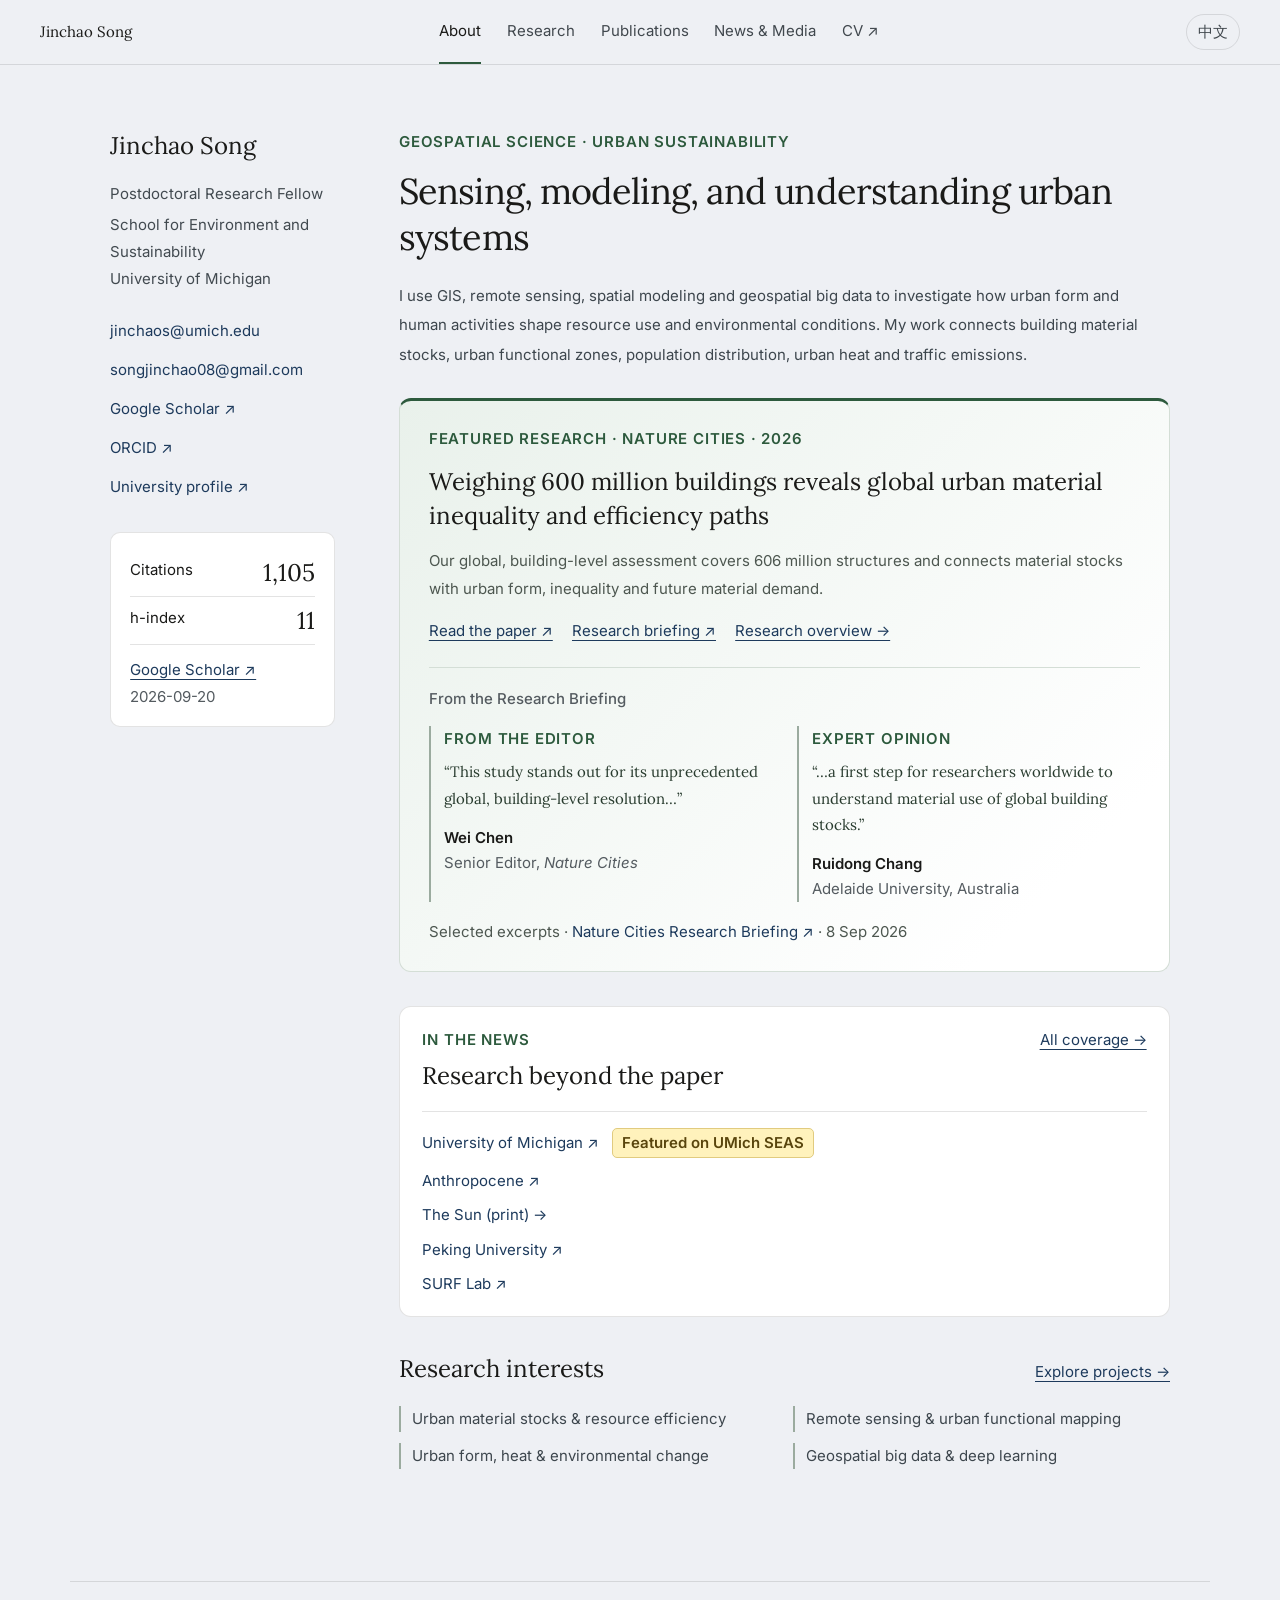
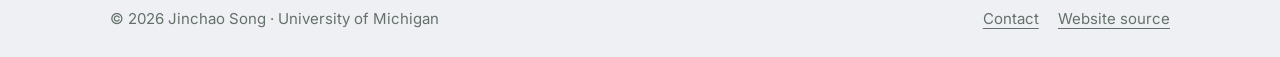
==== index.html @ 31c3b501 "Use consistent publication formatting and bold journal names" ====
<!doctype html>
<html lang="en"><head>
<meta charset="utf-8"><meta name="viewport" content="width=device-width, initial-scale=1">
<title>Jinchao Song | Geospatial Science & Urban Sustainability</title>
<meta name="description" content="Jinchao Song is a postdoctoral research fellow at the University of Michigan working on GIS, remote sensing, geospatial big data and urban sustainability.">
<link rel="canonical" href="https://jinchao-song.github.io/">
<meta property="og:type" content="website"><meta property="og:title" content="Jinchao Song | Geospatial Science & Urban Sustainability"><meta property="og:description" content="Research and publications at the intersection of geospatial science and urban sustainability."><meta property="og:url" content="https://jinchao-song.github.io/">
<link rel="preconnect" href="https://fonts.googleapis.com"><link rel="preconnect" href="https://fonts.gstatic.com" crossorigin>
<link href="https://fonts.googleapis.com/css2?family=Lora:ital,wght@0,400;0,500;1,400&family=Inter:wght@400;500;600&display=swap" rel="stylesheet">
<link rel="stylesheet" href="site.css"><script src="site.js" defer></script>
<link rel="stylesheet" href="typography.css">
</head><body>
<a class="skip-link" href="#main">Skip to content</a>
<nav aria-label="Main navigation"><a class="nav-logo" href="#about">Jinchao Song</a><ul class="nav-links"><li><a href="#about" data-panel="about"><span data-en="About" data-zh="关于" >About</span></a></li><li><a href="#research" data-panel="research"><span data-en="Research" data-zh="研究" >Research</span></a></li><li><a href="#publications" data-panel="publications"><span data-en="Publications" data-zh="论文" >Publications</span></a></li><li><a href="#news" data-panel="news"><span data-en="News &amp; Media" data-zh="新闻与媒体" >News &amp; Media</span></a></li><li><a href="assets/Jinchao_Song_CV.pdf" class="">CV ↗</a></li></ul><button class="lang-toggle" id="langBtn" type="button" aria-label="Switch to Chinese">中文</button></nav>
<main id="main">
<section class="panel" id="about" aria-labelledby="about-title">
<div class="about-grid"><aside class="profile">
<h2 class="about-name">Jinchao Song</h2>
<p data-en="Postdoctoral Research Fellow" data-zh="博士后研究员" class="about-pos">Postdoctoral Research Fellow</p>
<p class="about-pos">School for Environment and Sustainability<br>University of Michigan</p>
<div class="contact-links">
<a href="mailto:jinchaos@umich.edu" class="">jinchaos@umich.edu</a>
<a href="mailto:songjinchao08@gmail.com" class="">songjinchao08@gmail.com</a>
<a href="https://scholar.google.com/citations?user=GwY9nlEAAAAJ&amp;hl=en" class="">Google Scholar ↗</a><a href="https://orcid.org/0000-0002-3448-124X" class="">ORCID ↗</a>
<a href="https://css.umich.edu/people/post-docs-associates/jinchao-song" class="">University profile ↗</a>
</div>
<div class="metrics" id="metrics" hidden><div><span data-en="Citations" data-zh="引用">Citations</span><strong id="citations"></strong></div><div><span>h-index</span><strong id="h-index"></strong></div><p><a href="https://scholar.google.com/citations?user=GwY9nlEAAAAJ&amp;hl=en" class="">Google Scholar ↗</a><br><span id="metrics-date"></span></p></div>
</aside><div class="about-content">
<p data-en="Geospatial science · Urban sustainability" data-zh="地理空间科学 · 城市可持续发展" class="eyebrow">Geospatial science · Urban sustainability</p>
<h1 data-en="Sensing, modeling, and understanding urban systems" data-zh="感知、建模与理解城市系统" id="about-title" tabindex="-1">Sensing, modeling, and understanding urban systems</h1>
<p data-en="I use GIS, remote sensing, spatial modeling and geospatial big data to investigate how urban form and human activities shape resource use and environmental conditions. My work connects building material stocks, urban functional zones, population distribution, urban heat and traffic emissions." data-zh="我利用 GIS、遥感、空间建模和地理空间大数据，研究城市形态与人类活动如何影响资源利用和环境。我的研究涉及建筑材料存量、城市功能区、人口分布、城市热环境及交通排放。" class="intro">I use GIS, remote sensing, spatial modeling and geospatial big data to investigate how urban form and human activities shape resource use and environmental conditions. My work connects building material stocks, urban functional zones, population distribution, urban heat and traffic emissions.</p>
<article class="featured-paper">
<p data-en="Featured research · Nature Cities · 2026" data-zh="代表性研究 · Nature Cities · 2026" class="eyebrow">Featured research · Nature Cities · 2026</p>
<h2><a href="https://doi.org/10.1038/s44284-026-00510-3" class="">Weighing 600 million buildings reveals global urban material inequality and efficiency paths</a></h2>
<p data-en="Our global, building-level assessment covers 606 million structures and connects material stocks with urban form, inequality and future material demand." data-zh="我们在全球范围内对 6.06 亿栋建筑开展单体尺度评估，将材料存量与城市形态、不平等及未来材料需求联系起来。" >Our global, building-level assessment covers 606 million structures and connects material stocks with urban form, inequality and future material demand.</p>
<div class="inline-links"><a href="https://doi.org/10.1038/s44284-026-00510-3" class="">Read the paper ↗</a><a href="https://doi.org/10.1038/s44284-026-00509-w" class="">Research briefing ↗</a><a href="project-4.html" class="">Research overview →</a></div>
<section class="research-commentary" aria-labelledby="research-commentary-title">
<h3 id="research-commentary-title" data-en="From the Research Briefing" data-zh="Research Briefing 中的评价">From the Research Briefing</h3>
<div class="research-quotes">
<figure><p class="eyebrow" data-en="From the editor" data-zh="编辑评价">From the editor</p><blockquote cite="https://www.nature.com/articles/s44284-026-00509-w">“This study stands out for its unprecedented global, building-level resolution…”</blockquote><figcaption><strong>Wei Chen</strong><span>Senior Editor, <cite>Nature Cities</cite></span></figcaption></figure>
<figure><p class="eyebrow" data-en="Expert opinion" data-zh="专家评价">Expert opinion</p><blockquote cite="https://www.nature.com/articles/s44284-026-00509-w">“…a first step for researchers worldwide to understand material use of global building stocks.”</blockquote><figcaption><strong>Ruidong Chang</strong><span>Adelaide University, Australia</span></figcaption></figure>
</div>
<p class="commentary-source"><span data-en="Selected excerpts · " data-zh="原文节选 · ">Selected excerpts · </span><a href="https://www.nature.com/articles/s44284-026-00509-w">Nature Cities Research Briefing ↗</a><span> · 8 Sep 2026</span></p>
</section>
</article>
<div class="home-highlights" aria-label="Media highlights">
<div class="home-coverage">
<div class="coverage-header"><div><p class="eyebrow" data-en="In the news" data-zh="媒体与新闻">In the news</p><h2 data-en="Research beyond the paper" data-zh="论文之外的研究传播">Research beyond the paper</h2></div><a class="all-news-link" href="#press-coverage" data-en="All coverage →" data-zh="全部报道 →">All coverage →</a></div>
<ul class="coverage-list">
<li><a class="featured-coverage" href="https://seas.umich.edu/news/weighing-600-million-buildings-help-construct-more-efficient-future"><span>University of Michigan ↗</span><span class="featured-badge" data-en="Featured on UMich SEAS" data-zh="UMich SEAS 精选报道">Featured on UMich SEAS</span></a></li>
<li><a href="https://www.anthropocenemagazine.org/2026/09/why-less-steel-and-concrete-isnt-the-same-as-more-sustainable/">Anthropocene ↗</a></li>
<li><a href="#press-sun">The Sun <span data-en="(print)" data-zh="（纸质版）">(print)</span> →</a></li>
<li><a href="https://ues.pku.edu.cn/xyxw/75dc41dcbbae4fb2961508c1afae5a6b.htm">Peking University ↗</a></li>
<li><a href="https://surf-lab.earth/f/new-pub">SURF Lab ↗</a></li>
</ul></div>
</div>
<div class="section-label-row"><h2 data-en="Research interests" data-zh="研究方向" >Research interests</h2><a href="#research" data-en="Explore projects →" data-zh="查看研究 →">Explore projects →</a></div>
<ul class="interest-list"><li><span data-en="Urban material stocks &amp; resource efficiency" data-zh="城市材料存量与资源效率" >Urban material stocks &amp; resource efficiency</span></li><li><span data-en="Remote sensing &amp; urban functional mapping" data-zh="遥感与城市功能区制图" >Remote sensing &amp; urban functional mapping</span></li><li><span data-en="Urban form, heat &amp; environmental change" data-zh="城市形态、热环境与环境变化" >Urban form, heat &amp; environmental change</span></li><li><span data-en="Geospatial big data &amp; deep learning" data-zh="地理空间大数据与深度学习" >Geospatial big data &amp; deep learning</span></li></ul>
</div></div></section>

<section class="panel" id="research" aria-labelledby="research-title">
<header class="section-header"><div><p data-en="Research" data-zh="研究" class="eyebrow">Research</p><h1 data-en="From individual buildings to urban systems" data-zh="从单体建筑到城市系统" id="research-title" tabindex="-1">From individual buildings to urban systems</h1></div></header>
<p data-en="Integrating remote sensing, GIS and spatial modeling to understand the environmental and resource implications of urban development." data-zh="融合遥感、GIS 与空间建模，理解城市发展的环境与资源影响。" class="section-intro">Integrating remote sensing, GIS and spatial modeling to understand the environmental and resource implications of urban development.</p>
<div class="projects-grid">
<a class="project-card" href="project-4.html"><img class="building-preview" src="assets/building-material-stocks-fig3.png" alt="Urban form and building material stock visualizations from Song et al., Nature Cities (2026), Figure 3" loading="lazy" width="2070" height="1873"><div class="project-body"><p data-en="Resources &amp; sustainability" data-zh="资源与可持续发展" class="eyebrow">Resources &amp; sustainability</p><h2>Global Building Material Stocks</h2><p data-en="Building-level material stocks, global inequality and material-efficient urban development." data-zh="单体建筑材料存量、全球不平等与材料高效利用的城市发展。">Building-level material stocks, global inequality and material-efficient urban development.</p><span class="project-cta">Explore research →</span></div></a>
<a class="project-card" href="project-1.html"><img src="ufz-mexico.jpg" alt="Urban functional zone mapping" loading="lazy" width="600" height="250"><div class="project-body"><p data-en="Remote sensing" data-zh="遥感" class="eyebrow">Remote sensing</p><h2>Urban Functional Zone Mapping</h2><p data-en="Combining satellite imagery with urban data to map functions and population patterns." data-zh="结合卫星影像与城市数据，刻画城市功能与人口分布。">Combining satellite imagery with urban data to map functions and population patterns.</p><span class="project-cta">Explore research →</span></div></a>
<a class="project-card" href="project-3.html"><img src="heat-map.gif" alt="Animated global thermal environment visualization" loading="lazy" width="600" height="250"><div class="project-body"><p data-en="Urban form &amp; climate" data-zh="城市形态与气候" class="eyebrow">Urban form &amp; climate</p><h2>Urban Heat Island</h2><p data-en="Investigating how building density and urban form relate to land surface temperature." data-zh="探究建筑密度、城市形态与地表温度的关系。">Investigating how building density and urban form relate to land surface temperature.</p><span class="project-cta">Explore research →</span></div></a>
<a class="project-card" href="project-2.html"><img src="traffic-status.gif" alt="Traffic congestion patterns in Beijing" loading="lazy" width="600" height="250"><div class="project-body"><p data-en="Urban mobility &amp; air quality" data-zh="城市交通与空气质量" class="eyebrow">Urban mobility &amp; air quality</p><h2>Traffic Congestion and Vehicle Emissions</h2><p data-en="Using multi-source data and deep learning to study congestion and traffic-related emissions." data-zh="运用多源数据与深度学习研究交通拥堵和交通排放。">Using multi-source data and deep learning to study congestion and traffic-related emissions.</p><span class="project-cta">Explore research →</span></div></a>
</div></section>

<section class="panel" id="publications" aria-labelledby="publications-title"><header class="section-header"><h1 id="publications-title" tabindex="-1" data-en="Publications" data-zh="学术论文">Publications</h1><a href="https://scholar.google.com/citations?user=GwY9nlEAAAAJ&amp;hl=en" class="">Google Scholar ↗</a></header>
<div class="filter-bar" id="publication-filters" hidden><button type="button" data-filter="all" aria-pressed="true" data-en="All articles" data-zh="全部论文">All articles</button><button type="button" data-filter="first" aria-pressed="false" data-en="First-author articles" data-zh="第一作者论文">First-author articles</button></div>
<div class="pub-list"><article class="pub-item" data-first-author="true"><div class="pub-year">2026</div><div><h3 class="pub-title"><a href="https://doi.org/10.1038/s44284-026-00510-3" class="">Weighing 600 million buildings reveals global urban material inequality and efficiency paths</a></h3><p class="pub-authors"><strong>J Song</strong>, K Sun, BP Goldstein, X Tong, L Wang, M Helbich, Q Liu, M Dai, X Li, G Liu</p><p class="pub-venue"><strong class="journal-name">Nature Cities</strong></p></div></article>
<article class="pub-item" data-first-author="false"><div class="pub-year">2025</div><div><h3 class="pub-title"><a href="https://doi.org/10.1021/acs.est.5c05684" class="">Spatiotemporal Characteristics of Global Building Material Intensity Revealed for Circular and Low-Carbon Construction</a></h3><p class="pub-authors">Q Liu, X Ouyang, W Zhu, K Sun, <strong>J Song</strong>, X Li, Y Li, W Chen, G Liu</p><p class="pub-venue"><strong class="journal-name">Environmental Science &amp; Technology</strong> 59 (46), 24786–24795</p></div></article>
<article class="pub-item" data-first-author="false"><div class="pub-year">2025</div><div><h3 class="pub-title"><a href="https://doi.org/10.1038/s41597-025-05618-0" class="">A global dataset for steel aluminum and cement in-use stocks at 500 m gridded level 2000–2019</a></h3><p class="pub-authors">K Sun, Q Li, M Dai, H Guo, Q Liu, <strong>J Song</strong>, Z Chen, SRB Gummidi, W Chen, B Yu, G Liu</p><p class="pub-venue"><strong class="journal-name">Scientific Data</strong> 12, 1560</p></div></article>
<article class="pub-item" data-first-author="false"><div class="pub-year">2025</div><div><h3 class="pub-title"><a href="https://www.sciencedirect.com/science/article/pii/S266649842500016X" class="">Urban Fabric Decoded: High-Precision Building Material Identification via Deep Learning and Remote Sensing</a></h3><p class="pub-authors">K Sun, Q Li, Q Liu, <strong>J Song</strong>, M Dai, X Qian, SRB Gummidi, B Yu, F Creutzig, G Liu</p><p class="pub-venue"><strong class="journal-name">Environmental Science and Ecotechnology</strong> 24, 100538</p></div></article>
<article class="pub-item" data-first-author="true"><div class="pub-year">2020</div><div><h3 class="pub-title"><a href="https://doi.org/10.1016/j.landurbplan.2020.103794" class="">Effects of building density on land surface temperature in China: Spatial patterns and determinants</a></h3><p class="pub-authors"><strong>J Song</strong>, W Chen, J Zhang, K Huang, B Hou, AV Prishchepov</p><p class="pub-venue"><strong class="journal-name">Landscape and Urban Planning</strong> 198, 103794</p></div></article>
<article class="pub-item" data-first-author="true"><div class="pub-year">2019</div><div><h3 class="pub-title"><a href="https://www.sciencedirect.com/science/article/pii/S0959652619327519" class="">Spatio-temporal patterns of traffic-related air pollutant emissions in different urban functional zones estimated by real-time video and deep learning technique</a></h3><p class="pub-authors"><strong>J Song</strong>, C Zhao, T Lin, X Li, AV Prishchepov</p><p class="pub-venue"><strong class="journal-name">Journal of Cleaner Production</strong> 238, 117881</p></div></article>
<article class="pub-item" data-first-author="true"><div class="pub-year">2019</div><div><h3 class="pub-title"><a href="https://doi.org/10.1016/j.compenvurbsys.2019.101364" class="">Mapping spatio-temporal patterns and detecting the factors of traffic congestion with multi-source data fusion and mining techniques</a></h3><p class="pub-authors"><strong>J Song</strong>, C Zhao, S Zhong, TAS Nielsen, AV Prishchepov</p><p class="pub-venue"><strong class="journal-name">Computers, Environment and Urban Systems</strong> 77, 101364</p></div></article>
<article class="pub-item" data-first-author="true"><div class="pub-year">2019</div><div><h3 class="pub-title"><a href="https://www.sciencedirect.com/science/article/pii/S0169204619301513" class="">Monitoring finer-scale population density in urban functional zones: A remote sensing data fusion approach</a></h3><p class="pub-authors"><strong>J Song</strong>, X Tong, L Wang, C Zhao, AV Prishchepov</p><p class="pub-venue"><strong class="journal-name">Landscape and Urban Planning</strong> 190, 103580</p></div></article>
<article class="pub-item" data-first-author="false"><div class="pub-year">2019</div><div><h3 class="pub-title"><a href="https://doi.org/10.1016/j.scitotenv.2018.11.143" class="">Analysis of the relationship between electromagnetic radiation characteristics and urban functions in highly populated urban areas</a></h3><p class="pub-authors">C Tang, C Yang, RS Cai, H Ye, L Duan, Z Zhang, Z Shi, K Lin, <strong>J Song</strong>, X Huang, H Zhang, J Yang, P Cai</p><p class="pub-venue"><strong class="journal-name">Science of the Total Environment</strong> 654, 535–540</p></div></article>
<article class="pub-item" data-first-author="true"><div class="pub-year">2018</div><div><h3 class="pub-title"><a href="https://www.mdpi.com/2072-4292/10/11/1737" class="">Mapping urban functional zones by integrating very high spatial resolution remote sensing imagery and points of interest: A case study of Xiamen, China</a></h3><p class="pub-authors"><strong>J Song</strong>, T Lin, X Li, AV Prishchepov</p><p class="pub-venue"><strong class="journal-name">Remote Sensing</strong> 10 (11), 1737</p></div></article>
<article class="pub-item" data-first-author="false"><div class="pub-year">2018</div><div><h3 class="pub-title"><a href="https://doi.org/10.1016/j.habitatint.2017.11.013" class="">Urban waterlogging risk assessment based on internet open data: A case study in China</a></h3><p class="pub-authors">T Lin, X Liu, <strong>J Song</strong>, G Zhang, Y Jia, Z Tu, Z Zheng, C Liu</p><p class="pub-venue"><strong class="journal-name">Habitat International</strong> 71, 88–96</p></div></article>
<article class="pub-item" data-first-author="false"><div class="pub-year">2018</div><div><h3 class="pub-title"><a href="https://doi.org/10.1016/j.jclepro.2017.10.099" class="">The role of climate, construction quality, microclimate, and socio-economic conditions on carbon emissions from office buildings in China</a></h3><p class="pub-authors">H Ye, Q Ren, L Shi, <strong>J Song</strong>, X Hu, X Li, G Zhang, T Lin, X Xue</p><p class="pub-venue"><strong class="journal-name">Journal of Cleaner Production</strong> 171, 911–916</p></div></article>
<article class="pub-item" data-first-author="false"><div class="pub-year">2016</div><div><h3 class="pub-title"><a href="https://doi.org/10.1186/s12940-016-0104-5" class="">Urbanization and health in China, thinking at the national, local and individual levels</a></h3><p class="pub-authors">X Li, <strong>J Song</strong>, T Lin, J Dixon, G Zhang, H Ye</p><p class="pub-venue"><strong class="journal-name">Environmental Health</strong> 15 (Suppl 1), S32</p></div></article>
<article class="pub-item" data-first-author="true"><div class="pub-year">2015</div><div><h3 class="pub-title"><a href="https://doi.org/10.3724/SP.J.1047.2015.00750" class="">A method of extracting urban built-up area based on DMSP/OLS nighttime data and Google Earth</a></h3><p class="pub-authors"><strong>J Song</strong>, X Li, T Lin, G Zhang, H Ye, X He, R Ge</p><p class="pub-venue"><strong class="journal-name">Journal of Geo-Information Science</strong> 17 (6), 750–756</p></div></article></div>
<div class="info-block briefing"><h2 data-en="Research briefing" data-zh="研究简报">Research briefing</h2><h3><a href="https://doi.org/10.1038/s44284-026-00509-w" class="">Global characterization of building-level weight reveals urban material inequality</a></h3><p><em><strong class="journal-name">Nature Cities</strong></em> · 8 September 2026</p><p data-en="Companion briefing to the research article above, including a “Behind the paper” contribution by G. Liu and J. Song, expert opinion and an editorial perspective." data-zh="上述研究论文的配套简报，包含 G. Liu 与 J. Song 的“Behind the paper”内容，以及专家和编辑点评。" >Companion briefing to the research article above, including a “Behind the paper” contribution by G. Liu and J. Song, expert opinion and an editorial perspective.</p></div>
</section>

<section class="panel" id="news" aria-labelledby="news-title">
<header class="section-header"><div><p data-en="Research in focus" data-zh="研究动态" class="eyebrow">Research in focus</p><h1 id="news-title" tabindex="-1" data-en="News, Media &amp; Conferences" data-zh="新闻、媒体与学术会议">News, Media &amp; Conferences</h1></div></header>
<div class="news-jump-links"><a href="#press-coverage" data-en="Media &amp; research news" data-zh="媒体与研究新闻">Media &amp; research news</a><a href="#conference-grc" data-en="Conference photos" data-zh="会议照片">Conference photos</a></div>
<div id="press-coverage"><h2 class="subheading" tabindex="-1" data-en="Media &amp; Research News" data-zh="媒体与研究新闻">Media &amp; Research News</h2>
<div class="news-list"><article class="news-item"><p class="news-date">17 Sep 2026</p><div><div class="news-labels"><span data-en="University news" data-zh="大学新闻" class="eyebrow">University news</span><span class="featured-badge" data-en="Featured on UMich SEAS" data-zh="UMich SEAS 精选报道">Featured on UMich SEAS</span></div><h3>University of Michigan SEAS / Michigan News</h3><p><a href="https://seas.umich.edu/news/weighing-600-million-buildings-help-construct-more-efficient-future" class="">Weighing 600 million buildings to help construct a more efficient future</a></p></div></article><article class="news-item"><p class="news-date">15 Sep 2026</p><div><span data-en="Media coverage" data-zh="媒体报道" class="eyebrow">Media coverage</span><h3>Anthropocene</h3><p><a href="https://www.anthropocenemagazine.org/2026/09/why-less-steel-and-concrete-isnt-the-same-as-more-sustainable/" class="">Why less steel and concrete isn’t the same as more sustainable</a></p></div></article><article class="news-item"><p class="news-date">14 Sep 2026</p><div><span data-en="Lab news" data-zh="实验室新闻" class="eyebrow">Lab news</span><h3>SURF Lab</h3><p><a href="https://surf-lab.earth/f/new-pub" class="">New Pub</a></p></div></article><article class="news-item"><p class="news-date">10 Sep 2026</p><div><span data-en="University news · in Chinese" data-zh="大学新闻 · 中文" class="eyebrow">University news · in Chinese</span><h3>Peking University</h3><p><a href="https://ues.pku.edu.cn/xyxw/75dc41dcbbae4fb2961508c1afae5a6b.htm" class="">Research news on global building material stocks and sustainable urban transitions</a></p></div></article><article class="news-item"><p class="news-date">8 Sep 2026</p><div><span data-en="Research briefing" data-zh="研究简报" class="eyebrow">Research briefing</span><h3>Nature Cities</h3><p><a href="https://doi.org/10.1038/s44284-026-00509-w" class="">Global characterization of building-level weight reveals urban material inequality</a></p></div></article><article class="news-item" id="press-sun"><p class="news-date">2026</p><div><span data-en="Print newspaper coverage" data-zh="纸质报纸报道" class="eyebrow">Print newspaper coverage</span><h3 tabindex="-1">The Sun</h3><p>Weight of the world</p><details class="press-clipping"><summary data-en="View print clipping" data-zh="查看报纸剪报">View print clipping</summary><figure><a href="assets/the-sun-weight-of-the-world-2026.jpg" target="_blank" rel="noopener noreferrer"><img src="assets/the-sun-weight-of-the-world-2026.jpg" alt="The Sun print newspaper clipping titled Weight of the world, reporting on the global building material stock study" loading="lazy"></a><figcaption data-en="The Sun · Print edition · 2026" data-zh="The Sun · 纸质版 · 2026">The Sun · Print edition · 2026</figcaption></figure></details></div></article></div>
</div>
<article class="conference-feature" id="conference-grc" aria-labelledby="conference-title">
<p class="eyebrow" data-en="Conferences &amp; presentations" data-zh="学术会议与报告">Conferences &amp; presentations</p>
<h2 id="conference-title" tabindex="-1">Gordon Research Conference on Industrial Ecology</h2>
<p class="conference-date">28 June–3 July 2026 · Newry, Maine, USA</p>
<div class="conference-layout"><figure><a href="assets/grc-industrial-ecology-2026.png" target="_blank" rel="noopener noreferrer"><img src="assets/grc-industrial-ecology-2026.png" alt="Participants discussing Jinchao Song’s building material stocks poster at the 2026 Gordon Research Conference on Industrial Ecology" width="1280" height="1707" loading="lazy"></a><figcaption data-en="Poster session · Gordon Research Conference, 2026" data-zh="海报展示现场 · Gordon Research Conference，2026">Poster session · Gordon Research Conference, 2026</figcaption></figure>
<div class="conference-description"><p class="eyebrow" data-en="Poster presentation" data-zh="海报展示">Poster presentation</p><h3>Weighing over 600 million buildings globally reveals stark disparities and material-efficient urbanization pathways</h3><p data-en="Presented my research on global building material stocks and material-efficient urbanization at the 2026 Gordon Research Conference on Industrial Ecology." data-zh="在 2026 年 Gordon Research Conference on Industrial Ecology 展示全球建筑材料存量与材料高效利用的城市化研究。">Presented my research on global building material stocks and material-efficient urbanization at the 2026 Gordon Research Conference on Industrial Ecology.</p><div class="inline-links"><a href="https://surf-lab.earth/f/gordon-research-conference-2026" data-en="SURF Lab conference news ↗" data-zh="SURF Lab 会议动态 ↗">SURF Lab conference news ↗</a><a href="project-4.html" data-en="Explore the research →" data-zh="了解这项研究 →">Explore the research →</a></div></div></div>
</article>
</section>
</main>
<footer><span>© 2026 Jinchao Song · University of Michigan</span><div><a href="mailto:jinchaos@umich.edu" class="">Contact</a><a href="https://github.com/Jinchao-Song/Jinchao-Song.github.io" class="">Website source</a></div></footer>
</body></html>
---- site.css ----
/* Preserve the original Lora / Inter typography and green-blue palette. */
*{box-sizing:border-box}html{scroll-behavior:smooth}body{margin:0;background:#eef0f4;color:#1a1a18;font-family:Inter,-apple-system,BlinkMacSystemFont,"Segoe UI",sans-serif;font-size:var(--type-body);line-height:1.75;-webkit-font-smoothing:antialiased}
:root{--bg:#eef0f4;--paper:#fff;--text:#1a1a18;--muted:#545b60;--green:#2d5a3d;--blue:#1d3a5c;--line:rgba(26,26,24,.12)}
a{color:var(--blue);text-decoration-thickness:1px;text-underline-offset:4px}a:hover{color:var(--green)}button{font:inherit;cursor:pointer}h1,h2,h3,p,ul{margin-top:0}h1,h2{font-family:Lora,Georgia,serif;font-weight:400;line-height:1.3}h1{font-size:var(--type-display);letter-spacing:-.025em;margin-bottom:1.25rem}h2{font-size:var(--type-heading)}h3{font-size:var(--type-body);font-weight:500;line-height:1.55}p{margin-bottom:1rem}strong{font-weight:600}[hidden]{display:none!important}:focus-visible{outline:2px solid var(--blue);outline-offset:5px}h1:focus{outline:none}
.skip-link{position:fixed;top:-100px;left:12px;background:#fff;padding:12px;z-index:300}.skip-link:focus{top:10px}
nav{position:sticky;top:0;z-index:100;display:flex;align-items:center;justify-content:space-between;gap:1.5rem;min-height:64px;padding:0 2.5rem;background:rgba(238,240,244,.96);backdrop-filter:blur(12px);border-bottom:1px solid var(--line)}
.nav-logo{font-family:Lora,Georgia,serif;white-space:nowrap;font-size:var(--type-body);color:var(--text);text-decoration:none}.nav-links{display:flex;list-style:none;gap:1.6rem;margin:0;padding:0;align-items:center}.nav-links a{display:block;padding:18px 0;text-decoration:none;color:#41484e;font-size:var(--type-body);border-bottom:2px solid transparent;white-space:nowrap}.nav-links a[aria-current=page]{color:var(--text);border-bottom-color:var(--green)}.lang-toggle{border:1px solid var(--line);border-radius:20px;padding:4px 11px;background:transparent;font-size:var(--type-body);color:#41484e;white-space:nowrap}.lang-toggle:hover{background:#fff}
main{max-width:1140px;margin:0 auto;min-height:calc(100vh - 156px)}.panel{padding:4rem 2.5rem 5rem;scroll-margin-top:85px}.panel+.panel{border-top:1px solid var(--line)}body.enhanced .panel+.panel{border:0}.about-grid{display:grid;grid-template-columns:225px minmax(0,1fr);gap:4rem}.profile{align-self:start}.about-name{font-size:var(--type-heading);margin-bottom:1.1rem}.about-pos{font-size:var(--type-body);line-height:1.8;color:#424a50;margin-bottom:.25rem}.contact-links{display:flex;flex-direction:column;align-items:flex-start;gap:.8rem;margin-top:1.6rem;font-size:var(--type-body)}.contact-links a{text-decoration:none;overflow-wrap:anywhere}.btn{display:inline-block;padding:.7rem 1.2rem;border-radius:8px;text-decoration:none;font-size:var(--type-body)}.btn-primary{color:white;background:#243d30;margin-top:.3rem}.btn-primary:hover{color:white;background:#2d5a3d}.intro{font-size:var(--type-body);line-height:1.95;color:#3d464d}.eyebrow{font-family:Inter,sans-serif;font-size:var(--type-body);line-height:1.7;letter-spacing:.11em;text-transform:uppercase;color:var(--green);font-weight:600;margin-bottom:.8rem;display:block}
.featured-paper{margin:1.8rem 0 2.1rem;padding:1.6rem 1.8rem;background:linear-gradient(135deg,#e9f1eb,#fff 85%);border:1px solid #d4ded6;border-top:3px solid var(--green);border-radius:12px}.featured-paper h2{font-size:var(--type-heading);line-height:1.45;margin-bottom:.8rem}.featured-paper h2 a{color:var(--text);text-decoration:none}.featured-paper p:not(.eyebrow){font-size:var(--type-body);color:#4d5750;line-height:1.85}.inline-links{display:flex;gap:.55rem 1.2rem;flex-wrap:wrap;font-size:var(--type-body)}.section-label-row{display:flex;justify-content:space-between;align-items:baseline;gap:1rem}.section-label-row h2{font-size:var(--type-heading)}.section-label-row a{font-size:var(--type-body)}.interest-list{display:grid;grid-template-columns:1fr 1fr;gap:.7rem 1rem;list-style:none;padding:0;margin-bottom:2rem;font-size:var(--type-body);color:#3d464d}.interest-list li{border-left:2px solid #9bab9f;padding-left:.7rem}.info-block{background:white;border:1px solid var(--line);border-top:3px solid var(--green);border-radius:12px;padding:1.25rem 1.5rem;margin-top:1.7rem}.info-block.blue{border-top-color:var(--blue)}.info-block h2{font-family:Inter,sans-serif;font-size:var(--type-heading);font-weight:500;letter-spacing:.09em;text-transform:uppercase;color:#47514c;margin-bottom:1rem}.info-block>p{font-size:var(--type-body);margin-bottom:1rem}.info-block>p:last-child{margin-bottom:0}.timeline-row{display:grid;grid-template-columns:100px 1fr;gap:1rem;padding:.85rem 0;border-top:1px solid var(--line);font-size:var(--type-body)}.timeline-row>span{font-family:Lora,serif;color:#59625c;font-size:var(--type-body)}.timeline-row p{margin:0;color:#58616a;font-size:var(--type-body)}.metrics{margin-top:2rem;padding:1rem 1.2rem;background:#fff;border:1px solid var(--line);border-radius:10px;font-size:var(--type-body)}.metrics>div{display:flex;justify-content:space-between;border-bottom:1px solid var(--line);padding:.5rem 0}.metrics strong{font:var(--type-heading) Lora,serif}.metrics p{font-size:var(--type-body);color:var(--muted);margin:.75rem 0 0}
.section-header{display:flex;justify-content:space-between;gap:1rem;align-items:baseline;padding-bottom:1.3rem;border-bottom:1px solid var(--line);margin-bottom:1.8rem}.section-header h1{margin:0}.section-header>a{font-size:var(--type-body);white-space:nowrap}.section-intro{max-width:750px;margin-bottom:2rem;color:var(--muted)}.projects-grid{display:grid;grid-template-columns:repeat(2,minmax(0,1fr));gap:1.5rem}.project-card{background:#fff;border:1px solid var(--line);border-radius:12px;overflow:hidden;color:inherit;text-decoration:none;transition:transform .2s,box-shadow .2s}.project-card:hover{transform:translateY(-3px);box-shadow:0 6px 18px #1d3a5c0c;color:inherit}.project-card>img{display:block;width:100%;height:210px;object-fit:cover;background:white}.material-visual{height:210px;background:linear-gradient(125deg,#214c39,#3f6c55);color:white;display:flex;flex-direction:column;justify-content:center;align-items:flex-start;padding:2rem}.material-visual>span{font:var(--type-heading) Lora,serif}.material-visual p{font-size:var(--type-body);margin:.4rem 0}.material-visual small{font-size:var(--type-body);letter-spacing:.08em;opacity:.75;margin-top:.5rem}.project-body{padding:1.5rem}.project-body h2{font-size:var(--type-heading)}.project-body>p:not(.eyebrow){font-size:var(--type-body);color:var(--muted)}.project-cta{font-size:var(--type-body);color:var(--blue)}
.filter-bar{display:flex;gap:.65rem;margin-bottom:1.5rem}.filter-bar button{border:1px solid #c8d0ca;border-radius:20px;padding:.4rem 1rem;background:transparent;font-size:var(--type-body);color:#39473d}.filter-bar button[aria-pressed=true]{background:var(--green);color:white;border-color:var(--green)}.pub-item{display:grid;grid-template-columns:55px minmax(0,1fr);gap:1.3rem;padding:1.45rem 0;border-bottom:1px solid var(--line)}.pub-year{font:var(--type-body) Lora,serif;color:#57615b;padding-top:4px}.pub-title{margin:0 0 .45rem;font-weight:500;font-size:var(--type-body)}.pub-title a{color:var(--text);text-decoration:none}.pub-title a:hover{text-decoration:underline}.pub-authors{font-size:var(--type-body);line-height:1.8;color:#5b6267;margin-bottom:.3rem}.pub-venue{font-size:var(--type-body);color:#47544c;font-style:italic;margin:0}.briefing{margin-top:2.8rem}.briefing h3{font-family:Lora,serif;font-size:var(--type-heading)}.briefing p{font-size:var(--type-body)}.briefing a{color:var(--text)}
.subheading{margin:2.5rem 0 1rem;font-size:var(--type-body)}.teaching-item{padding:1.4rem 0;border-bottom:1px solid var(--line)}.teaching-meta{font-size:var(--type-body);color:var(--green);margin-bottom:.55rem}.teaching-item h3{font-size:var(--type-body);margin-bottom:.6rem}.teaching-item p{font-size:var(--type-body);margin-bottom:.4rem;max-width:850px}.course-code{font-weight:400;color:var(--muted);font-size:var(--type-body);margin-left:.5rem}.muted{color:var(--muted)}.news-item{display:grid;grid-template-columns:140px minmax(0,1fr);gap:1.5rem;padding:1.7rem 0;border-bottom:1px solid var(--line)}.news-date{font:var(--type-body) Lora,serif;color:#57615b;padding-top:4px}.news-item h3{margin-bottom:.4rem;font-size:var(--type-body)}.news-item p{margin-bottom:0;font-size:var(--type-body)}.news-item .eyebrow{font-size:var(--type-body);margin-bottom:.5rem}.news-item a{text-decoration:none}.news-item a:hover{text-decoration:underline}
footer{max-width:1140px;margin:auto;border-top:1px solid var(--line);padding:1.5rem 2.5rem;display:flex;justify-content:space-between;gap:1rem;color:#65706a;font-size:var(--type-body)}footer>div{display:flex;gap:1.2rem}footer a{color:inherit}
@media(max-width:1050px){nav{padding:0 1.5rem;gap:1rem}.nav-links{gap:1rem}.nav-links a{font-size:var(--type-body)}.about-grid{gap:2.5rem;grid-template-columns:200px minmax(0,1fr)}.panel{padding:3rem 1.5rem}.featured-paper{padding:1.3rem}.section-label-row{flex-wrap:wrap;gap:0}}
@media(max-width:780px){nav{display:grid;grid-template-columns:1fr auto;padding:.6rem 1.2rem 0;gap:.15rem 1rem}.nav-links{grid-column:1/-1;grid-row:2;overflow-x:auto;max-width:100%;gap:1.3rem}.nav-links a{padding:10px 0;font-size:var(--type-body)}.lang-toggle{grid-row:1;grid-column:2;justify-self:end}.panel{padding:2.2rem 1.2rem 3rem}.about-grid{grid-template-columns:1fr;gap:2.5rem}.profile{display:grid;grid-template-columns:1fr;gap:0}.about-name{font-size:var(--type-heading);margin-bottom:.6rem}.contact-links{flex-direction:row;flex-wrap:wrap;gap:.7rem 1.3rem;margin-top:1rem}.contact-links .btn{margin-top:0}.metrics{max-width:280px;margin-top:1.3rem}.about-content h1{font-size:var(--type-display)}.projects-grid{gap:1rem}.project-card>img,.material-visual{height:170px}.material-visual>span{font-size:var(--type-heading)}.project-body{padding:1rem}footer{padding:1.5rem 1.2rem;flex-direction:column}.section-header{flex-wrap:wrap;gap:.8rem}.section-header h1{font-size:var(--type-display)}.section-label-row{align-items:center;gap:.5rem}.section-label-row h2{margin:0}}
@media(max-width:520px){.projects-grid{grid-template-columns:1fr}.project-card>img,.material-visual{height:200px}.interest-list{grid-template-columns:1fr;margin-top:1rem}.pub-item{grid-template-columns:1fr;gap:.5rem}.pub-year{font-size:var(--type-body)}.news-item{grid-template-columns:1fr;gap:.6rem}.timeline-row{grid-template-columns:75px 1fr;gap:.6rem}.info-block{padding:1.1rem}.featured-paper h2{font-size:var(--type-heading)}.inline-links{gap:.6rem 1rem}.news-date{margin:0}.section-label-row{align-items:baseline}}
@media(max-width:780px){.nav-links{flex-wrap:wrap;overflow:visible;gap:0 1.15rem}.nav-links a{padding:7px 0}.panel{scroll-margin-top:140px}}
@media(prefers-reduced-motion:reduce){html{scroll-behavior:auto}*{transition:none!important;animation:none!important}}
.project-card>img.building-preview{object-position:center top}
.home-highlights{margin:0 0 2.2rem}.home-coverage{padding:1.25rem 1.4rem;background:#fff;border:1px solid var(--line);border-radius:12px}.coverage-header{display:flex;align-items:center;justify-content:space-between;gap:1rem;margin-bottom:1.15rem}.home-coverage h2{font-size:var(--type-heading);margin:0}.home-coverage .eyebrow{margin-bottom:.4rem}.all-news-link{font-size:var(--type-body);white-space:nowrap}.home-coverage .featured-badge{font-size:var(--type-body)}.coverage-list{list-style:none;margin:0;padding:1rem 0 0;border-top:1px solid var(--line);display:flex;flex-direction:column;gap:.65rem;font-size:var(--type-body);line-height:1.6}.coverage-list li{min-width:0}.coverage-list a{text-decoration:none}.coverage-list .featured-coverage{display:inline-flex;align-items:center;flex-wrap:wrap;gap:.4rem .8rem}
@media(max-width:600px){.coverage-header{align-items:flex-start;flex-direction:column;gap:.55rem}}
.news-jump-links{display:flex;gap:1rem 1.5rem;flex-wrap:wrap;font-size:var(--type-body)}.news-jump-links a{text-decoration:none;border-bottom:1px solid #aab9ae;padding-bottom:.2rem}#press-coverage,#press-sun,.conference-feature{scroll-margin-top:90px}.press-clipping{margin-top:1rem}.press-clipping summary{font-size:var(--type-body);cursor:pointer;color:var(--blue);padding:.5rem 0}.press-clipping figure{max-width:420px;margin:1rem 0}.press-clipping img{display:block;max-width:100%;max-height:640px;object-fit:contain;border:1px solid var(--line);border-radius:8px;image-orientation:from-image}.press-clipping figcaption{font-size:var(--type-body);color:var(--muted);margin-top:.5rem}.conference-feature{margin-top:3rem;padding-top:2rem;border-top:1px solid var(--line)}.conference-feature>h2{font-size:var(--type-heading);margin-bottom:.75rem}.conference-date{font-size:var(--type-body);color:var(--muted)}.conference-layout{display:grid;grid-template-columns:minmax(0,1.2fr) minmax(0,1fr);gap:2rem;margin-top:1.5rem;align-items:start}.conference-layout figure{margin:0}.conference-layout img{display:block;width:100%;height:auto;border-radius:12px}.conference-layout figcaption{font-size:var(--type-body);color:var(--muted);margin-top:.65rem}.conference-description{padding:1.5rem;background:white;border:1px solid var(--line);border-radius:12px}.conference-description h3{font-family:Lora,serif;font-size:var(--type-heading);line-height:1.5}.conference-description>p:not(.eyebrow){font-size:var(--type-body);color:var(--muted)}
@media(max-width:780px){#press-coverage,#press-sun,.conference-feature{scroll-margin-top:140px}.conference-layout{gap:1.2rem}.conference-description{padding:1.1rem}}
@media(max-width:600px){.conference-layout{grid-template-columns:1fr}.conference-feature>h2{font-size:var(--type-heading)}.conference-layout{gap:1rem}.conference-description h3{font-size:var(--type-heading)}}
.featured-badge{display:inline-block;padding:.2rem .55rem;border:1px solid #e1cb7f;border-radius:5px;background:#fff2bc;color:#59450d;font-size:var(--type-body);font-weight:600;line-height:1.5;letter-spacing:0}.news-labels{display:flex;align-items:center;gap:.5rem .8rem;flex-wrap:wrap;margin-bottom:.65rem}.news-item .news-labels .eyebrow{margin-bottom:0}
#research-commentary-title{scroll-margin-top:90px}.research-commentary{margin-top:1.4rem;padding-top:1.15rem;border-top:1px solid #d4ded6}.research-commentary>h3{font-family:Inter,sans-serif;font-size:var(--type-body);color:var(--muted);margin-bottom:1rem}.research-quotes{display:grid;grid-template-columns:repeat(2,minmax(0,1fr));gap:1.5rem}.research-quotes figure{margin:0;padding-left:.85rem;border-left:2px solid #9bab9f}.research-quotes .eyebrow{font-size:var(--type-body);margin-bottom:.5rem}.research-quotes blockquote{margin:0 0 .65rem;font:400 var(--type-body)/1.65 Lora,Georgia,serif;color:#283b2e}.research-quotes figcaption{font-size:var(--type-body);line-height:1.7;color:var(--muted)}.research-quotes figcaption strong,.research-quotes figcaption span{display:block}.research-quotes figcaption strong{color:var(--text)}.featured-paper .commentary-source{font-size:var(--type-body);margin:1rem 0 0;line-height:1.7}.commentary-source a{text-decoration:none}
@media(max-width:780px){#research-commentary-title{scroll-margin-top:140px}}
@media(max-width:600px){.research-quotes{grid-template-columns:1fr;gap:1.15rem}}
@media print{nav,.skip-link,.filter-bar,.lang-toggle{display:none!important}.panel[hidden]{display:block!important}.panel{padding:1rem 0;break-inside:auto}.about-grid{grid-template-columns:1fr}body{background:#fff}footer{display:none}.info-block,.featured-paper,.teaching-item,.pub-item{break-inside:avoid}}
---- typography.css ----
/* Three sizes throughout the site; retain Lora headings and Inter body text. */
:root {
  --type-display: 36px;
  --type-heading: 24px;
  --type-body: 15px;
}

h1 { line-height: 1.3; }
h2 { line-height: 1.4; }
.journal-name { font-weight: 600; }
.eyebrow, .section-kicker, .project-eyebrow { letter-spacing: .055em; }
.research-quotes blockquote { line-height: 1.75; }
.research-quotes figcaption { margin-top: .8rem; }
.coverage-header { align-items: flex-start; flex-wrap: wrap; }
.featured-badge { white-space: normal; }
.study-stats dt { white-space: normal; }

@media (max-width: 780px) {
  :root { --type-display: 30px; }
  .nav-links { gap: 0 1rem; }
}

@media (max-width: 520px) {
  .study-stats { grid-template-columns: 1fr; gap: 1rem; }
  .study-stats > div { padding: 0; border: 0; }
  .filter-bar { flex-wrap: wrap; }
}
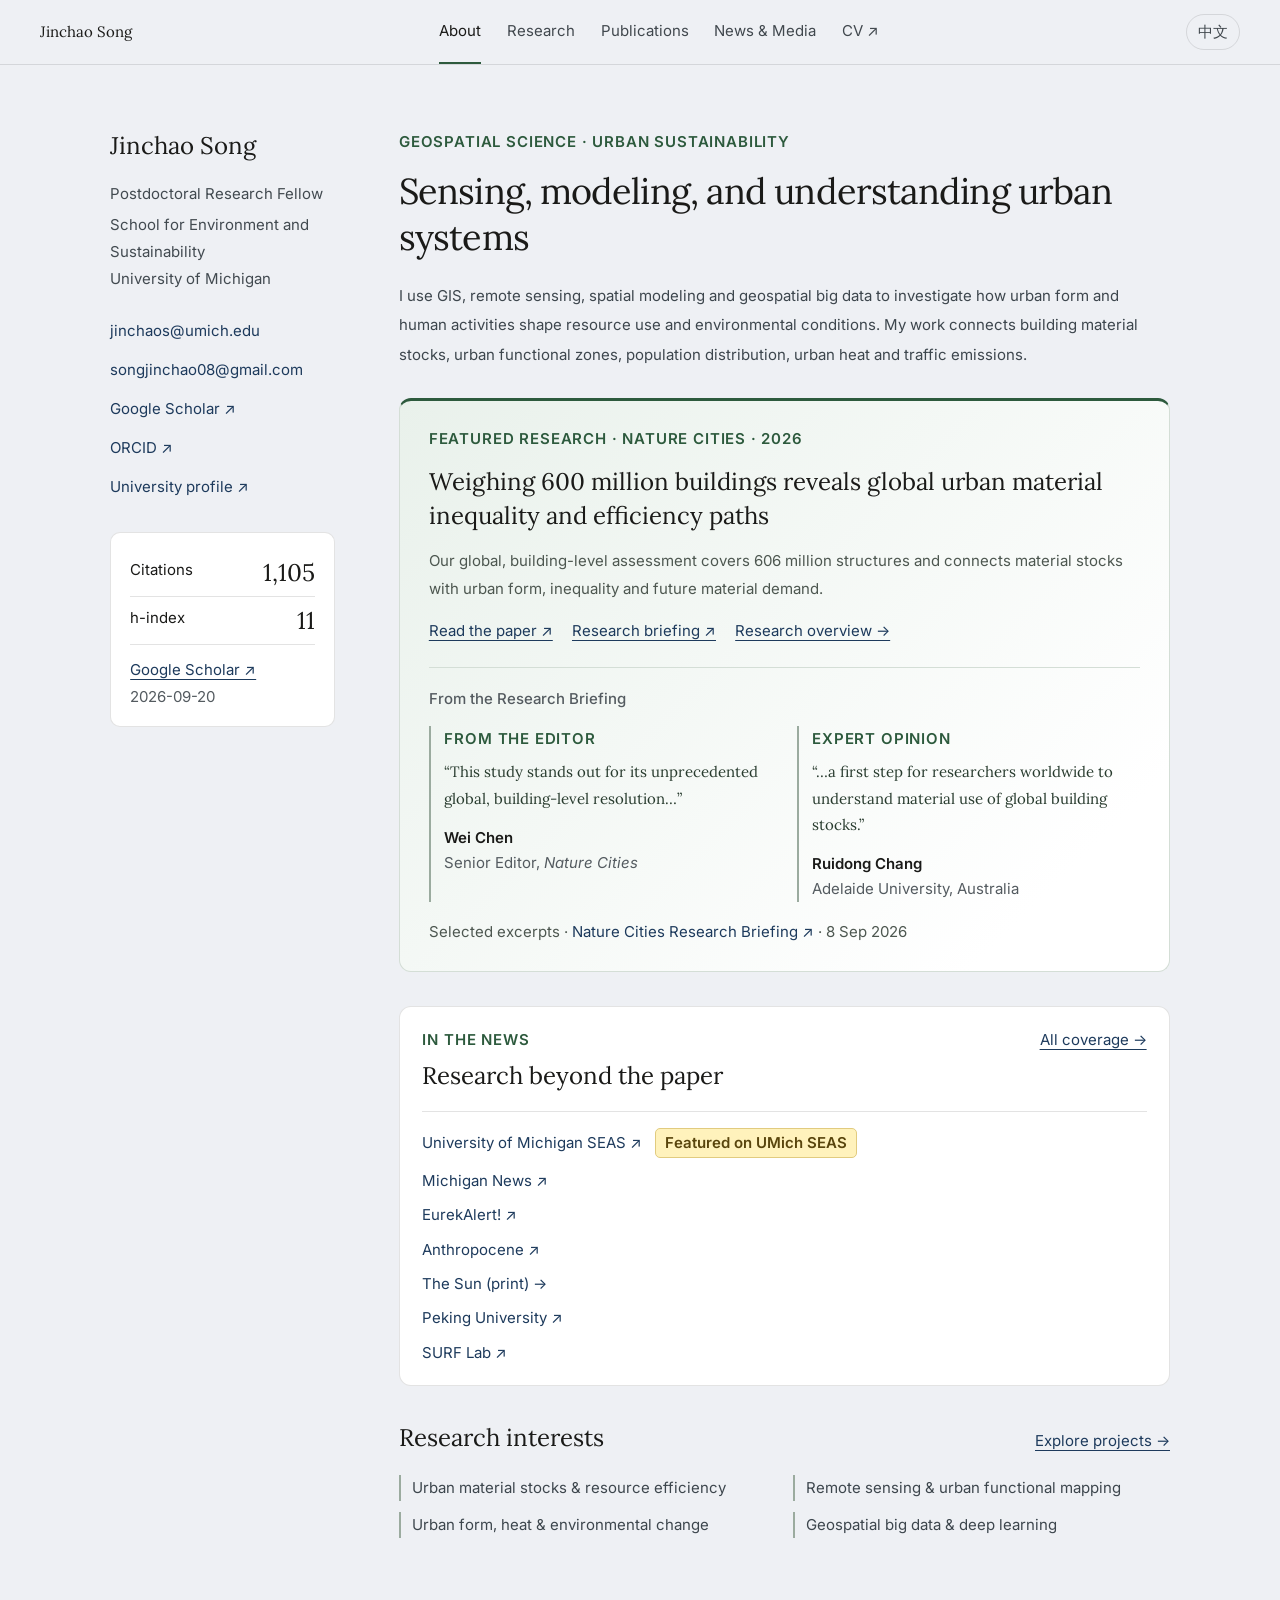
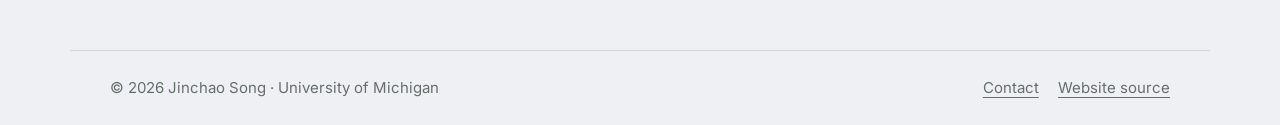
==== commit f0528905: "Add Michigan News and EurekAlert coverage" ====
--- a/index.html
+++ b/index.html
@@ -47,7 +47,9 @@
 <div class="home-coverage">
 <div class="coverage-header"><div><p class="eyebrow" data-en="In the news" data-zh="媒体与新闻">In the news</p><h2 data-en="Research beyond the paper" data-zh="论文之外的研究传播">Research beyond the paper</h2></div><a class="all-news-link" href="#press-coverage" data-en="All coverage →" data-zh="全部报道 →">All coverage →</a></div>
 <ul class="coverage-list">
-<li><a class="featured-coverage" href="https://seas.umich.edu/news/weighing-600-million-buildings-help-construct-more-efficient-future"><span>University of Michigan ↗</span><span class="featured-badge" data-en="Featured on UMich SEAS" data-zh="UMich SEAS 精选报道">Featured on UMich SEAS</span></a></li>
+<li><a class="featured-coverage" href="https://seas.umich.edu/news/weighing-600-million-buildings-help-construct-more-efficient-future"><span>University of Michigan SEAS ↗</span><span class="featured-badge" data-en="Featured on UMich SEAS" data-zh="UMich SEAS 精选报道">Featured on UMich SEAS</span></a></li>
+<li><a href="https://news.umich.edu/weighing-600-million-buildings-to-help-construct-a-more-efficient-future/">Michigan News ↗</a></li>
+<li><a href="https://www.eurekalert.org/news-releases/1143682">EurekAlert! ↗</a></li>
 <li><a href="https://www.anthropocenemagazine.org/2026/09/why-less-steel-and-concrete-isnt-the-same-as-more-sustainable/">Anthropocene ↗</a></li>
 <li><a href="#press-sun">The Sun <span data-en="(print)" data-zh="（纸质版）">(print)</span> →</a></li>
 <li><a href="https://ues.pku.edu.cn/xyxw/75dc41dcbbae4fb2961508c1afae5a6b.htm">Peking University ↗</a></li>
@@ -91,7 +93,7 @@
 <header class="section-header"><div><p data-en="Research in focus" data-zh="研究动态" class="eyebrow">Research in focus</p><h1 id="news-title" tabindex="-1" data-en="News, Media &amp; Conferences" data-zh="新闻、媒体与学术会议">News, Media &amp; Conferences</h1></div></header>
 <div class="news-jump-links"><a href="#press-coverage" data-en="Media &amp; research news" data-zh="媒体与研究新闻">Media &amp; research news</a><a href="#conference-grc" data-en="Conference photos" data-zh="会议照片">Conference photos</a></div>
 <div id="press-coverage"><h2 class="subheading" tabindex="-1" data-en="Media &amp; Research News" data-zh="媒体与研究新闻">Media &amp; Research News</h2>
-<div class="news-list"><article class="news-item"><p class="news-date">17 Sep 2026</p><div><div class="news-labels"><span data-en="University news" data-zh="大学新闻" class="eyebrow">University news</span><span class="featured-badge" data-en="Featured on UMich SEAS" data-zh="UMich SEAS 精选报道">Featured on UMich SEAS</span></div><h3>University of Michigan SEAS / Michigan News</h3><p><a href="https://seas.umich.edu/news/weighing-600-million-buildings-help-construct-more-efficient-future" class="">Weighing 600 million buildings to help construct a more efficient future</a></p></div></article><article class="news-item"><p class="news-date">15 Sep 2026</p><div><span data-en="Media coverage" data-zh="媒体报道" class="eyebrow">Media coverage</span><h3>Anthropocene</h3><p><a href="https://www.anthropocenemagazine.org/2026/09/why-less-steel-and-concrete-isnt-the-same-as-more-sustainable/" class="">Why less steel and concrete isn’t the same as more sustainable</a></p></div></article><article class="news-item"><p class="news-date">14 Sep 2026</p><div><span data-en="Lab news" data-zh="实验室新闻" class="eyebrow">Lab news</span><h3>SURF Lab</h3><p><a href="https://surf-lab.earth/f/new-pub" class="">New Pub</a></p></div></article><article class="news-item"><p class="news-date">10 Sep 2026</p><div><span data-en="University news · in Chinese" data-zh="大学新闻 · 中文" class="eyebrow">University news · in Chinese</span><h3>Peking University</h3><p><a href="https://ues.pku.edu.cn/xyxw/75dc41dcbbae4fb2961508c1afae5a6b.htm" class="">Research news on global building material stocks and sustainable urban transitions</a></p></div></article><article class="news-item"><p class="news-date">8 Sep 2026</p><div><span data-en="Research briefing" data-zh="研究简报" class="eyebrow">Research briefing</span><h3>Nature Cities</h3><p><a href="https://doi.org/10.1038/s44284-026-00509-w" class="">Global characterization of building-level weight reveals urban material inequality</a></p></div></article><article class="news-item" id="press-sun"><p class="news-date">2026</p><div><span data-en="Print newspaper coverage" data-zh="纸质报纸报道" class="eyebrow">Print newspaper coverage</span><h3 tabindex="-1">The Sun</h3><p>Weight of the world</p><details class="press-clipping"><summary data-en="View print clipping" data-zh="查看报纸剪报">View print clipping</summary><figure><a href="assets/the-sun-weight-of-the-world-2026.jpg" target="_blank" rel="noopener noreferrer"><img src="assets/the-sun-weight-of-the-world-2026.jpg" alt="The Sun print newspaper clipping titled Weight of the world, reporting on the global building material stock study" loading="lazy"></a><figcaption data-en="The Sun · Print edition · 2026" data-zh="The Sun · 纸质版 · 2026">The Sun · Print edition · 2026</figcaption></figure></details></div></article></div>
+<div class="news-list"><article class="news-item"><p class="news-date">17 Sep 2026</p><div><div class="news-labels"><span data-en="University news" data-zh="大学新闻" class="eyebrow">University news</span><span class="featured-badge" data-en="Featured on UMich SEAS" data-zh="UMich SEAS 精选报道">Featured on UMich SEAS</span></div><h3>University of Michigan SEAS</h3><p><a href="https://seas.umich.edu/news/weighing-600-million-buildings-help-construct-more-efficient-future" class="">Weighing 600 million buildings to help construct a more efficient future</a></p></div></article><article class="news-item"><p class="news-date">15 Sep 2026</p><div><span data-en="Media coverage" data-zh="媒体报道" class="eyebrow">Media coverage</span><h3>Anthropocene</h3><p><a href="https://www.anthropocenemagazine.org/2026/09/why-less-steel-and-concrete-isnt-the-same-as-more-sustainable/" class="">Why less steel and concrete isn’t the same as more sustainable</a></p></div></article><article class="news-item"><p class="news-date">14 Sep 2026</p><div><span data-en="University news" data-zh="大学新闻" class="eyebrow">University news</span><h3>Michigan News</h3><p><a href="https://news.umich.edu/weighing-600-million-buildings-to-help-construct-a-more-efficient-future/">Weighing 600 million buildings to help construct a more efficient future</a></p></div></article><article class="news-item"><p class="news-date">14 Sep 2026</p><div><span data-en="Lab news" data-zh="实验室新闻" class="eyebrow">Lab news</span><h3>SURF Lab</h3><p><a href="https://surf-lab.earth/f/new-pub" class="">New Pub</a></p></div></article><article class="news-item"><p class="news-date">11 Sep 2026</p><div><span data-en="Research news release" data-zh="研究新闻稿" class="eyebrow">Research news release</span><h3>EurekAlert!</h3><p><a href="https://www.eurekalert.org/news-releases/1143682">Weighing 600 million buildings to help construct a more efficient future</a></p></div></article><article class="news-item"><p class="news-date">10 Sep 2026</p><div><span data-en="University news · in Chinese" data-zh="大学新闻 · 中文" class="eyebrow">University news · in Chinese</span><h3>Peking University</h3><p><a href="https://ues.pku.edu.cn/xyxw/75dc41dcbbae4fb2961508c1afae5a6b.htm" class="">Research news on global building material stocks and sustainable urban transitions</a></p></div></article><article class="news-item"><p class="news-date">8 Sep 2026</p><div><span data-en="Research briefing" data-zh="研究简报" class="eyebrow">Research briefing</span><h3>Nature Cities</h3><p><a href="https://doi.org/10.1038/s44284-026-00509-w" class="">Global characterization of building-level weight reveals urban material inequality</a></p></div></article><article class="news-item" id="press-sun"><p class="news-date">2026</p><div><span data-en="Print newspaper coverage" data-zh="纸质报纸报道" class="eyebrow">Print newspaper coverage</span><h3 tabindex="-1">The Sun</h3><p>Weight of the world</p><details class="press-clipping"><summary data-en="View print clipping" data-zh="查看报纸剪报">View print clipping</summary><figure><a href="assets/the-sun-weight-of-the-world-2026.jpg" target="_blank" rel="noopener noreferrer"><img src="assets/the-sun-weight-of-the-world-2026.jpg" alt="The Sun print newspaper clipping titled Weight of the world, reporting on the global building material stock study" loading="lazy"></a><figcaption data-en="The Sun · Print edition · 2026" data-zh="The Sun · 纸质版 · 2026">The Sun · Print edition · 2026</figcaption></figure></details></div></article></div>
 </div>
 <article class="conference-feature" id="conference-grc" aria-labelledby="conference-title">
 <p class="eyebrow" data-en="Conferences &amp; presentations" data-zh="学术会议与报告">Conferences &amp; presentations</p>
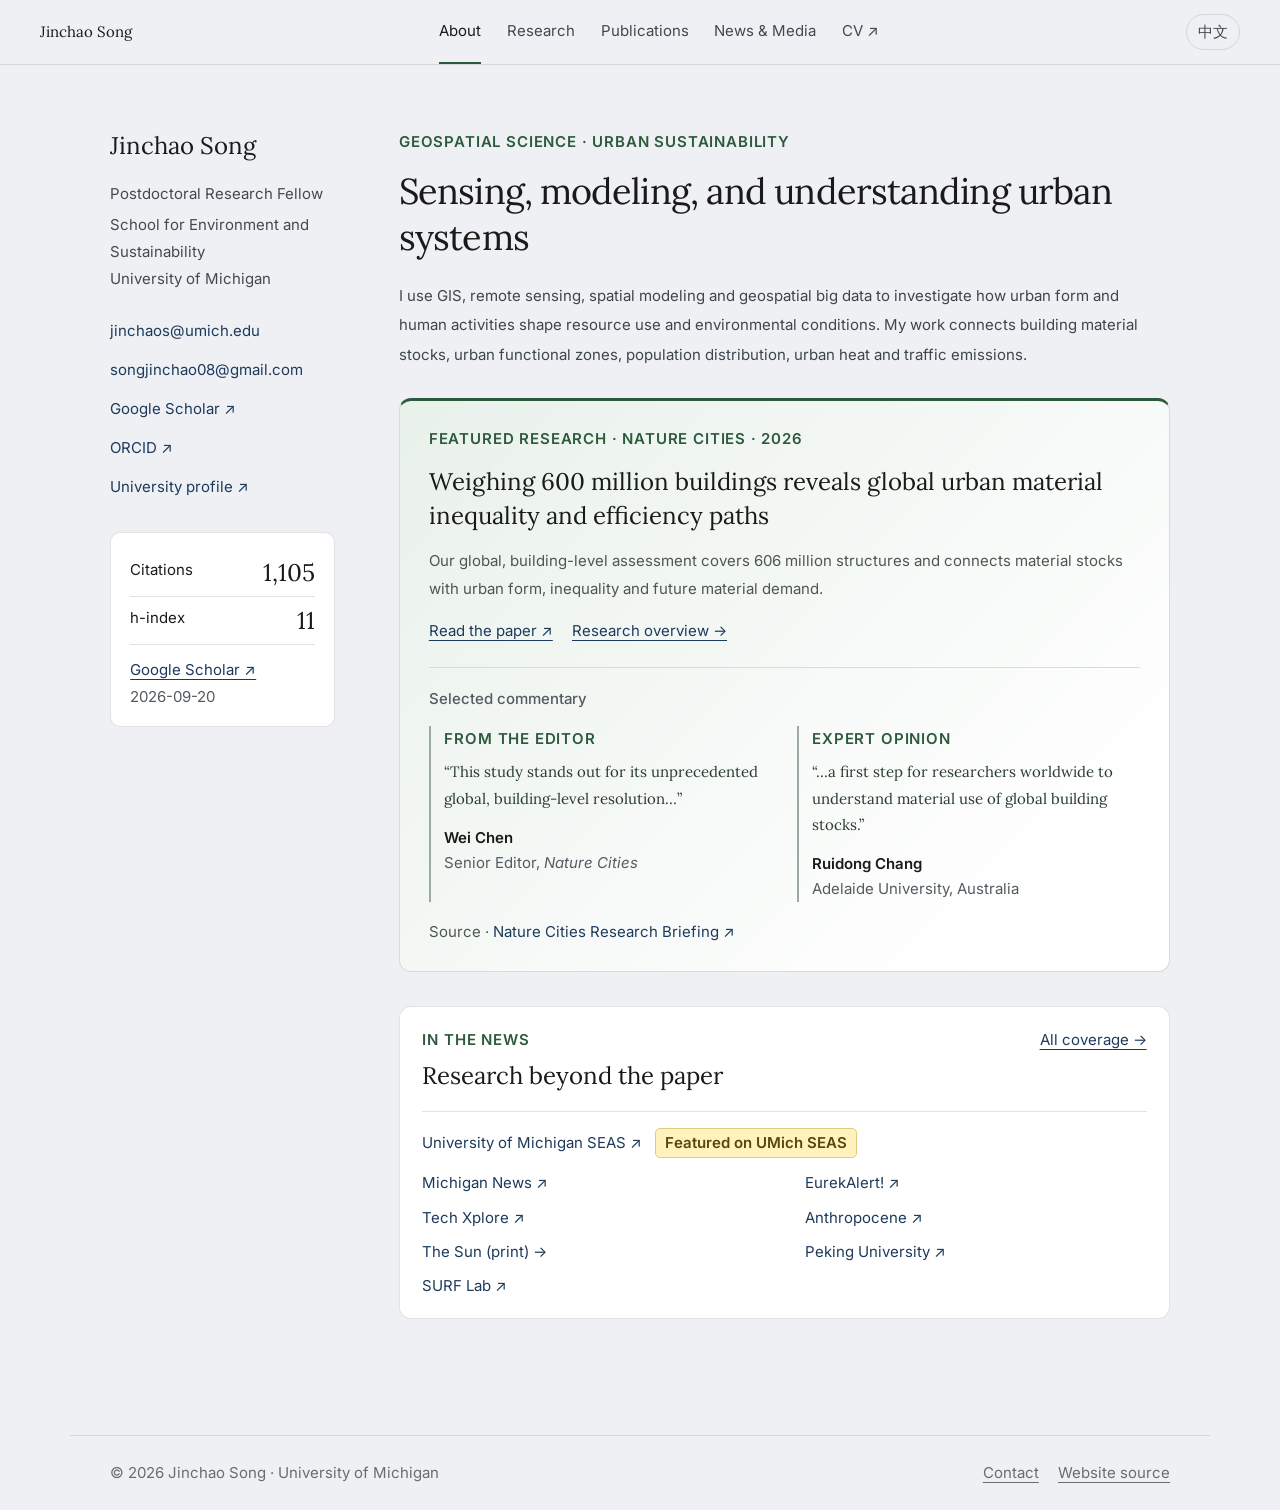
==== commit 7c3eb94c: "Add Tech Xplore coverage and simplify homepage" ====
--- a/index.html
+++ b/index.html
@@ -33,14 +33,14 @@
 <p data-en="Featured research · Nature Cities · 2026" data-zh="代表性研究 · Nature Cities · 2026" class="eyebrow">Featured research · Nature Cities · 2026</p>
 <h2><a href="https://doi.org/10.1038/s44284-026-00510-3" class="">Weighing 600 million buildings reveals global urban material inequality and efficiency paths</a></h2>
 <p data-en="Our global, building-level assessment covers 606 million structures and connects material stocks with urban form, inequality and future material demand." data-zh="我们在全球范围内对 6.06 亿栋建筑开展单体尺度评估，将材料存量与城市形态、不平等及未来材料需求联系起来。" >Our global, building-level assessment covers 606 million structures and connects material stocks with urban form, inequality and future material demand.</p>
-<div class="inline-links"><a href="https://doi.org/10.1038/s44284-026-00510-3" class="">Read the paper ↗</a><a href="https://doi.org/10.1038/s44284-026-00509-w" class="">Research briefing ↗</a><a href="project-4.html" class="">Research overview →</a></div>
-<section class="research-commentary" aria-labelledby="research-commentary-title">
-<h3 id="research-commentary-title" data-en="From the Research Briefing" data-zh="Research Briefing 中的评价">From the Research Briefing</h3>
+<div class="inline-links"><a href="https://doi.org/10.1038/s44284-026-00510-3" class="">Read the paper ↗</a><a href="project-4.html" class="">Research overview →</a></div>
+<section class="research-commentary" aria-labelledby="research-commentary-title">
+<h3 id="research-commentary-title" data-en="Selected commentary" data-zh="编辑与专家评价">Selected commentary</h3>
 <div class="research-quotes">
 <figure><p class="eyebrow" data-en="From the editor" data-zh="编辑评价">From the editor</p><blockquote cite="https://www.nature.com/articles/s44284-026-00509-w">“This study stands out for its unprecedented global, building-level resolution…”</blockquote><figcaption><strong>Wei Chen</strong><span>Senior Editor, <cite>Nature Cities</cite></span></figcaption></figure>
 <figure><p class="eyebrow" data-en="Expert opinion" data-zh="专家评价">Expert opinion</p><blockquote cite="https://www.nature.com/articles/s44284-026-00509-w">“…a first step for researchers worldwide to understand material use of global building stocks.”</blockquote><figcaption><strong>Ruidong Chang</strong><span>Adelaide University, Australia</span></figcaption></figure>
 </div>
-<p class="commentary-source"><span data-en="Selected excerpts · " data-zh="原文节选 · ">Selected excerpts · </span><a href="https://www.nature.com/articles/s44284-026-00509-w">Nature Cities Research Briefing ↗</a><span> · 8 Sep 2026</span></p>
+<p class="commentary-source"><span data-en="Source · " data-zh="来源 · ">Source · </span><a href="https://www.nature.com/articles/s44284-026-00509-w">Nature Cities Research Briefing ↗</a></p>
 </section>
 </article>
 <div class="home-highlights" aria-label="Media highlights">
@@ -49,16 +49,15 @@
 <ul class="coverage-list">
 <li><a class="featured-coverage" href="https://seas.umich.edu/news/weighing-600-million-buildings-help-construct-more-efficient-future"><span>University of Michigan SEAS ↗</span><span class="featured-badge" data-en="Featured on UMich SEAS" data-zh="UMich SEAS 精选报道">Featured on UMich SEAS</span></a></li>
 <li><a href="https://news.umich.edu/weighing-600-million-buildings-to-help-construct-a-more-efficient-future/">Michigan News ↗</a></li>
-<li><a href="https://www.eurekalert.org/news-releases/1143682">EurekAlert! ↗</a></li>
-<li><a href="https://www.anthropocenemagazine.org/2026/09/why-less-steel-and-concrete-isnt-the-same-as-more-sustainable/">Anthropocene ↗</a></li>
+<li><a href="https://www.eurekalert.org/news-releases/1143682">EurekAlert! ↗</a></li>
+<li><a href="https://techxplore.com/news/2026-09-million-efficient-future.html">Tech Xplore ↗</a></li>
+<li><a href="https://www.anthropocenemagazine.org/2026/09/why-less-steel-and-concrete-isnt-the-same-as-more-sustainable/">Anthropocene ↗</a></li>
 <li><a href="#press-sun">The Sun <span data-en="(print)" data-zh="（纸质版）">(print)</span> →</a></li>
 <li><a href="https://ues.pku.edu.cn/xyxw/75dc41dcbbae4fb2961508c1afae5a6b.htm">Peking University ↗</a></li>
 <li><a href="https://surf-lab.earth/f/new-pub">SURF Lab ↗</a></li>
 </ul></div>
 </div>
-<div class="section-label-row"><h2 data-en="Research interests" data-zh="研究方向" >Research interests</h2><a href="#research" data-en="Explore projects →" data-zh="查看研究 →">Explore projects →</a></div>
-<ul class="interest-list"><li><span data-en="Urban material stocks &amp; resource efficiency" data-zh="城市材料存量与资源效率" >Urban material stocks &amp; resource efficiency</span></li><li><span data-en="Remote sensing &amp; urban functional mapping" data-zh="遥感与城市功能区制图" >Remote sensing &amp; urban functional mapping</span></li><li><span data-en="Urban form, heat &amp; environmental change" data-zh="城市形态、热环境与环境变化" >Urban form, heat &amp; environmental change</span></li><li><span data-en="Geospatial big data &amp; deep learning" data-zh="地理空间大数据与深度学习" >Geospatial big data &amp; deep learning</span></li></ul>
-</div></div></section>
+</div></div></section>
 
 <section class="panel" id="research" aria-labelledby="research-title">
 <header class="section-header"><div><p data-en="Research" data-zh="研究" class="eyebrow">Research</p><h1 data-en="From individual buildings to urban systems" data-zh="从单体建筑到城市系统" id="research-title" tabindex="-1">From individual buildings to urban systems</h1></div></header>
@@ -93,7 +92,7 @@
 <header class="section-header"><div><p data-en="Research in focus" data-zh="研究动态" class="eyebrow">Research in focus</p><h1 id="news-title" tabindex="-1" data-en="News, Media &amp; Conferences" data-zh="新闻、媒体与学术会议">News, Media &amp; Conferences</h1></div></header>
 <div class="news-jump-links"><a href="#press-coverage" data-en="Media &amp; research news" data-zh="媒体与研究新闻">Media &amp; research news</a><a href="#conference-grc" data-en="Conference photos" data-zh="会议照片">Conference photos</a></div>
 <div id="press-coverage"><h2 class="subheading" tabindex="-1" data-en="Media &amp; Research News" data-zh="媒体与研究新闻">Media &amp; Research News</h2>
-<div class="news-list"><article class="news-item"><p class="news-date">17 Sep 2026</p><div><div class="news-labels"><span data-en="University news" data-zh="大学新闻" class="eyebrow">University news</span><span class="featured-badge" data-en="Featured on UMich SEAS" data-zh="UMich SEAS 精选报道">Featured on UMich SEAS</span></div><h3>University of Michigan SEAS</h3><p><a href="https://seas.umich.edu/news/weighing-600-million-buildings-help-construct-more-efficient-future" class="">Weighing 600 million buildings to help construct a more efficient future</a></p></div></article><article class="news-item"><p class="news-date">15 Sep 2026</p><div><span data-en="Media coverage" data-zh="媒体报道" class="eyebrow">Media coverage</span><h3>Anthropocene</h3><p><a href="https://www.anthropocenemagazine.org/2026/09/why-less-steel-and-concrete-isnt-the-same-as-more-sustainable/" class="">Why less steel and concrete isn’t the same as more sustainable</a></p></div></article><article class="news-item"><p class="news-date">14 Sep 2026</p><div><span data-en="University news" data-zh="大学新闻" class="eyebrow">University news</span><h3>Michigan News</h3><p><a href="https://news.umich.edu/weighing-600-million-buildings-to-help-construct-a-more-efficient-future/">Weighing 600 million buildings to help construct a more efficient future</a></p></div></article><article class="news-item"><p class="news-date">14 Sep 2026</p><div><span data-en="Lab news" data-zh="实验室新闻" class="eyebrow">Lab news</span><h3>SURF Lab</h3><p><a href="https://surf-lab.earth/f/new-pub" class="">New Pub</a></p></div></article><article class="news-item"><p class="news-date">11 Sep 2026</p><div><span data-en="Research news release" data-zh="研究新闻稿" class="eyebrow">Research news release</span><h3>EurekAlert!</h3><p><a href="https://www.eurekalert.org/news-releases/1143682">Weighing 600 million buildings to help construct a more efficient future</a></p></div></article><article class="news-item"><p class="news-date">10 Sep 2026</p><div><span data-en="University news · in Chinese" data-zh="大学新闻 · 中文" class="eyebrow">University news · in Chinese</span><h3>Peking University</h3><p><a href="https://ues.pku.edu.cn/xyxw/75dc41dcbbae4fb2961508c1afae5a6b.htm" class="">Research news on global building material stocks and sustainable urban transitions</a></p></div></article><article class="news-item"><p class="news-date">8 Sep 2026</p><div><span data-en="Research briefing" data-zh="研究简报" class="eyebrow">Research briefing</span><h3>Nature Cities</h3><p><a href="https://doi.org/10.1038/s44284-026-00509-w" class="">Global characterization of building-level weight reveals urban material inequality</a></p></div></article><article class="news-item" id="press-sun"><p class="news-date">2026</p><div><span data-en="Print newspaper coverage" data-zh="纸质报纸报道" class="eyebrow">Print newspaper coverage</span><h3 tabindex="-1">The Sun</h3><p>Weight of the world</p><details class="press-clipping"><summary data-en="View print clipping" data-zh="查看报纸剪报">View print clipping</summary><figure><a href="assets/the-sun-weight-of-the-world-2026.jpg" target="_blank" rel="noopener noreferrer"><img src="assets/the-sun-weight-of-the-world-2026.jpg" alt="The Sun print newspaper clipping titled Weight of the world, reporting on the global building material stock study" loading="lazy"></a><figcaption data-en="The Sun · Print edition · 2026" data-zh="The Sun · 纸质版 · 2026">The Sun · Print edition · 2026</figcaption></figure></details></div></article></div>
+<div class="news-list"><article class="news-item"><p class="news-date">17 Sep 2026</p><div><div class="news-labels"><span data-en="University news" data-zh="大学新闻" class="eyebrow">University news</span><span class="featured-badge" data-en="Featured on UMich SEAS" data-zh="UMich SEAS 精选报道">Featured on UMich SEAS</span></div><h3>University of Michigan SEAS</h3><p><a href="https://seas.umich.edu/news/weighing-600-million-buildings-help-construct-more-efficient-future" class="">Weighing 600 million buildings to help construct a more efficient future</a></p></div></article><article class="news-item"><p class="news-date">15 Sep 2026</p><div><span data-en="Media coverage" data-zh="媒体报道" class="eyebrow">Media coverage</span><h3>Anthropocene</h3><p><a href="https://www.anthropocenemagazine.org/2026/09/why-less-steel-and-concrete-isnt-the-same-as-more-sustainable/" class="">Why less steel and concrete isn’t the same as more sustainable</a></p></div></article><article class="news-item"><p class="news-date">14 Sep 2026</p><div><span data-en="University news" data-zh="大学新闻" class="eyebrow">University news</span><h3>Michigan News</h3><p><a href="https://news.umich.edu/weighing-600-million-buildings-to-help-construct-a-more-efficient-future/">Weighing 600 million buildings to help construct a more efficient future</a></p></div></article><article class="news-item"><p class="news-date">14 Sep 2026</p><div><span data-en="Lab news" data-zh="实验室新闻" class="eyebrow">Lab news</span><h3>SURF Lab</h3><p><a href="https://surf-lab.earth/f/new-pub" class="">New Pub</a></p></div></article><article class="news-item"><p class="news-date">11 Sep 2026</p><div><span data-en="Research news release" data-zh="研究新闻稿" class="eyebrow">Research news release</span><h3>EurekAlert!</h3><p><a href="https://www.eurekalert.org/news-releases/1143682">Weighing 600 million buildings to help construct a more efficient future</a></p></div></article><article class="news-item"><p class="news-date">11 Sep 2026</p><div><span data-en="External news platform · University of Michigan supplied" data-zh="外部新闻平台 · 密歇根大学供稿" class="eyebrow">External news platform · University of Michigan supplied</span><h3>Tech Xplore</h3><p><a href="https://techxplore.com/news/2026-09-million-efficient-future.html">Weighing 600 million buildings to help construct a more efficient future</a></p></div></article><article class="news-item"><p class="news-date">10 Sep 2026</p><div><span data-en="University news · in Chinese" data-zh="大学新闻 · 中文" class="eyebrow">University news · in Chinese</span><h3>Peking University</h3><p><a href="https://ues.pku.edu.cn/xyxw/75dc41dcbbae4fb2961508c1afae5a6b.htm" class="">Research news on global building material stocks and sustainable urban transitions</a></p></div></article><article class="news-item"><p class="news-date">8 Sep 2026</p><div><span data-en="Research briefing" data-zh="研究简报" class="eyebrow">Research briefing</span><h3>Nature Cities</h3><p><a href="https://doi.org/10.1038/s44284-026-00509-w" class="">Global characterization of building-level weight reveals urban material inequality</a></p></div></article><article class="news-item" id="press-sun"><p class="news-date">2026</p><div><span data-en="Print newspaper coverage" data-zh="纸质报纸报道" class="eyebrow">Print newspaper coverage</span><h3 tabindex="-1">The Sun</h3><p>Weight of the world</p><details class="press-clipping"><summary data-en="View print clipping" data-zh="查看报纸剪报">View print clipping</summary><figure><a href="assets/the-sun-weight-of-the-world-2026.jpg" target="_blank" rel="noopener noreferrer"><img src="assets/the-sun-weight-of-the-world-2026.jpg" alt="The Sun print newspaper clipping titled Weight of the world, reporting on the global building material stock study" loading="lazy"></a><figcaption data-en="The Sun · Print edition · 2026" data-zh="The Sun · 纸质版 · 2026">The Sun · Print edition · 2026</figcaption></figure></details></div></article></div>
 </div>
 <article class="conference-feature" id="conference-grc" aria-labelledby="conference-title">
 <p class="eyebrow" data-en="Conferences &amp; presentations" data-zh="学术会议与报告">Conferences &amp; presentations</p>
@@ -105,4 +104,4 @@
 </section>
 </main>
 <footer><span>© 2026 Jinchao Song · University of Michigan</span><div><a href="mailto:jinchaos@umich.edu" class="">Contact</a><a href="https://github.com/Jinchao-Song/Jinchao-Song.github.io" class="">Website source</a></div></footer>
-</body></html>+</body></html>
--- a/site.css
+++ b/site.css
@@ -17,8 +17,8 @@
 @media(max-width:780px){.nav-links{flex-wrap:wrap;overflow:visible;gap:0 1.15rem}.nav-links a{padding:7px 0}.panel{scroll-margin-top:140px}}
 @media(prefers-reduced-motion:reduce){html{scroll-behavior:auto}*{transition:none!important;animation:none!important}}
 .project-card>img.building-preview{object-position:center top}
-.home-highlights{margin:0 0 2.2rem}.home-coverage{padding:1.25rem 1.4rem;background:#fff;border:1px solid var(--line);border-radius:12px}.coverage-header{display:flex;align-items:center;justify-content:space-between;gap:1rem;margin-bottom:1.15rem}.home-coverage h2{font-size:var(--type-heading);margin:0}.home-coverage .eyebrow{margin-bottom:.4rem}.all-news-link{font-size:var(--type-body);white-space:nowrap}.home-coverage .featured-badge{font-size:var(--type-body)}.coverage-list{list-style:none;margin:0;padding:1rem 0 0;border-top:1px solid var(--line);display:flex;flex-direction:column;gap:.65rem;font-size:var(--type-body);line-height:1.6}.coverage-list li{min-width:0}.coverage-list a{text-decoration:none}.coverage-list .featured-coverage{display:inline-flex;align-items:center;flex-wrap:wrap;gap:.4rem .8rem}
-@media(max-width:600px){.coverage-header{align-items:flex-start;flex-direction:column;gap:.55rem}}
+.home-highlights{margin:0 0 2.2rem}.home-coverage{padding:1.25rem 1.4rem;background:#fff;border:1px solid var(--line);border-radius:12px}.coverage-header{display:flex;align-items:center;justify-content:space-between;gap:1rem;margin-bottom:1.15rem}.home-coverage h2{font-size:var(--type-heading);margin:0}.home-coverage .eyebrow{margin-bottom:.4rem}.all-news-link{font-size:var(--type-body);white-space:nowrap}.home-coverage .featured-badge{font-size:var(--type-body)}.coverage-list{list-style:none;margin:0;padding:1rem 0 0;border-top:1px solid var(--line);display:grid;grid-template-columns:repeat(2,minmax(0,1fr));column-gap:2.5rem;row-gap:.65rem;font-size:var(--type-body);line-height:1.6}.coverage-list li{min-width:0}.coverage-list li:first-child{grid-column:1/-1;padding-bottom:.15rem}.coverage-list a{text-decoration:none}.coverage-list .featured-coverage{display:inline-flex;align-items:center;flex-wrap:wrap;gap:.4rem .8rem}
+@media(max-width:600px){.coverage-header{align-items:flex-start;flex-direction:column;gap:.55rem}.coverage-list{grid-template-columns:1fr}.coverage-list li:first-child{grid-column:auto}}
 .news-jump-links{display:flex;gap:1rem 1.5rem;flex-wrap:wrap;font-size:var(--type-body)}.news-jump-links a{text-decoration:none;border-bottom:1px solid #aab9ae;padding-bottom:.2rem}#press-coverage,#press-sun,.conference-feature{scroll-margin-top:90px}.press-clipping{margin-top:1rem}.press-clipping summary{font-size:var(--type-body);cursor:pointer;color:var(--blue);padding:.5rem 0}.press-clipping figure{max-width:420px;margin:1rem 0}.press-clipping img{display:block;max-width:100%;max-height:640px;object-fit:contain;border:1px solid var(--line);border-radius:8px;image-orientation:from-image}.press-clipping figcaption{font-size:var(--type-body);color:var(--muted);margin-top:.5rem}.conference-feature{margin-top:3rem;padding-top:2rem;border-top:1px solid var(--line)}.conference-feature>h2{font-size:var(--type-heading);margin-bottom:.75rem}.conference-date{font-size:var(--type-body);color:var(--muted)}.conference-layout{display:grid;grid-template-columns:minmax(0,1.2fr) minmax(0,1fr);gap:2rem;margin-top:1.5rem;align-items:start}.conference-layout figure{margin:0}.conference-layout img{display:block;width:100%;height:auto;border-radius:12px}.conference-layout figcaption{font-size:var(--type-body);color:var(--muted);margin-top:.65rem}.conference-description{padding:1.5rem;background:white;border:1px solid var(--line);border-radius:12px}.conference-description h3{font-family:Lora,serif;font-size:var(--type-heading);line-height:1.5}.conference-description>p:not(.eyebrow){font-size:var(--type-body);color:var(--muted)}
 @media(max-width:780px){#press-coverage,#press-sun,.conference-feature{scroll-margin-top:140px}.conference-layout{gap:1.2rem}.conference-description{padding:1.1rem}}
 @media(max-width:600px){.conference-layout{grid-template-columns:1fr}.conference-feature>h2{font-size:var(--type-heading)}.conference-layout{gap:1rem}.conference-description h3{font-size:var(--type-heading)}}
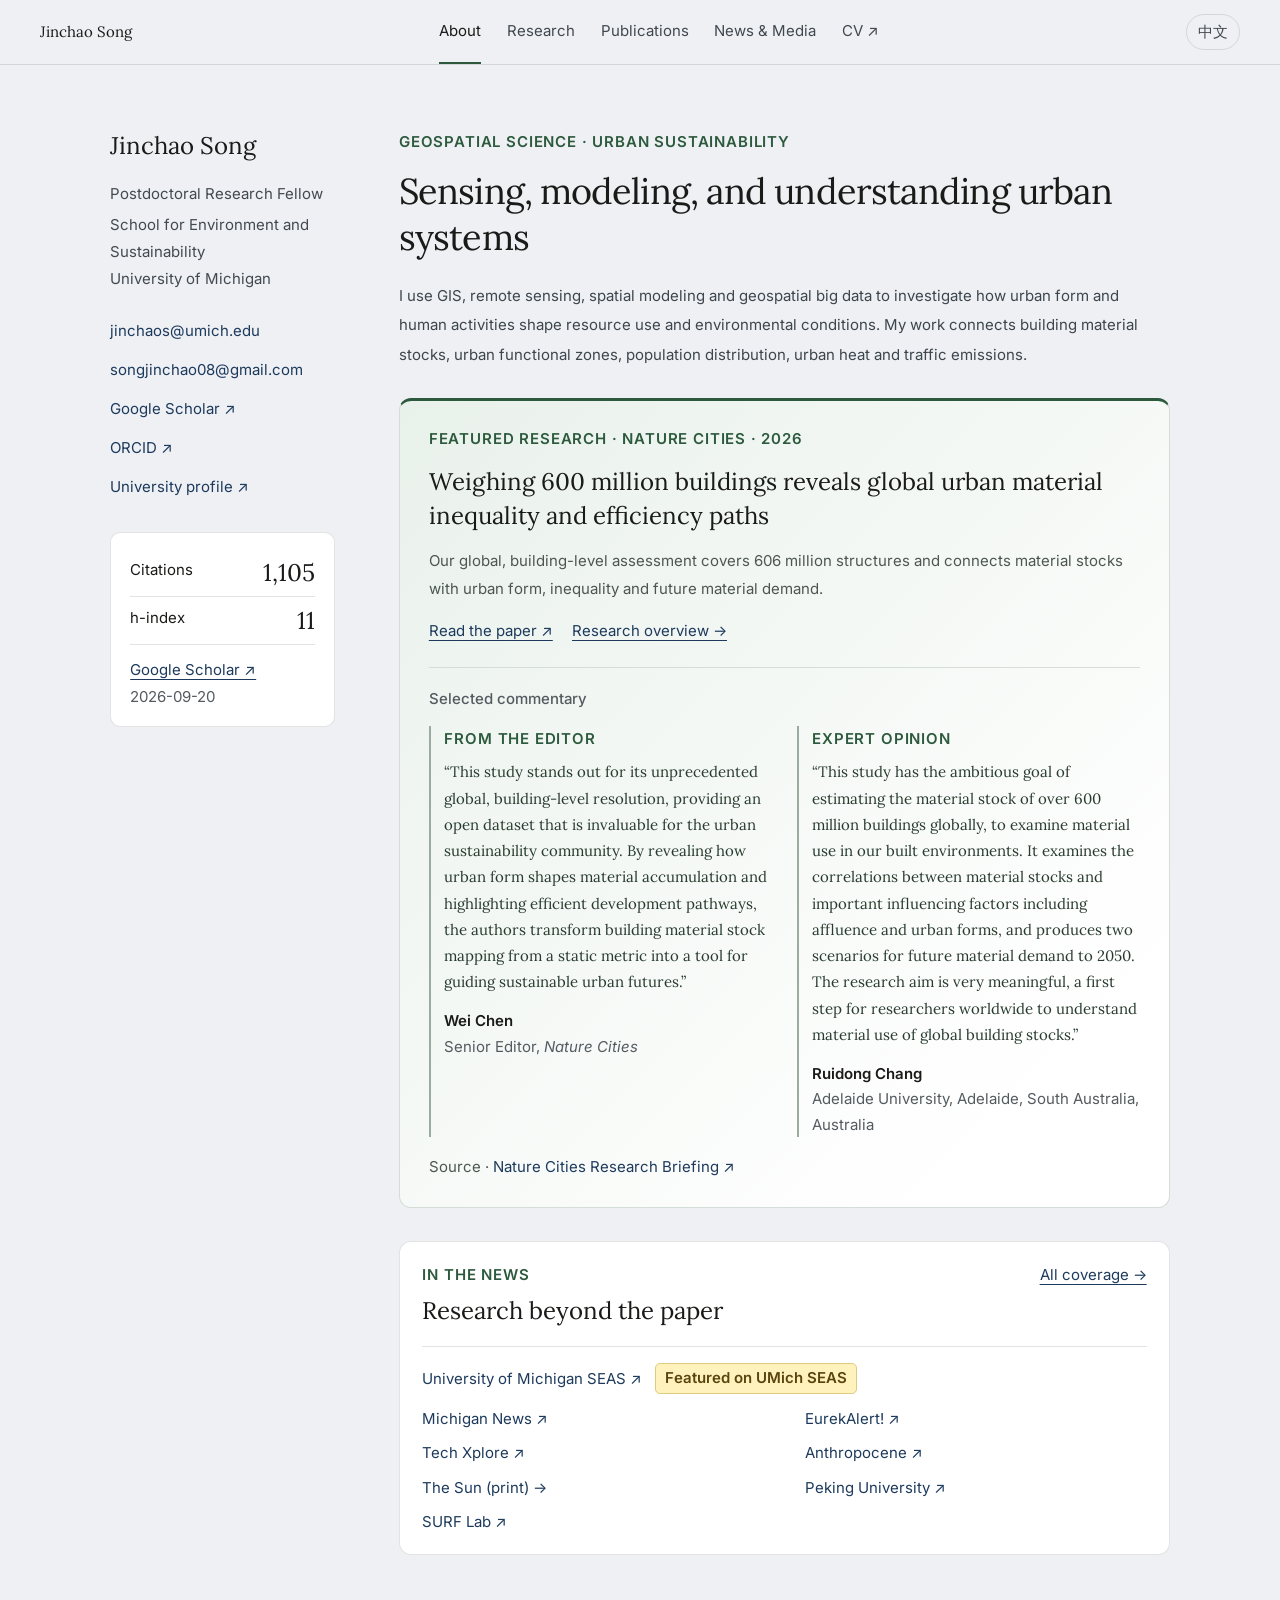
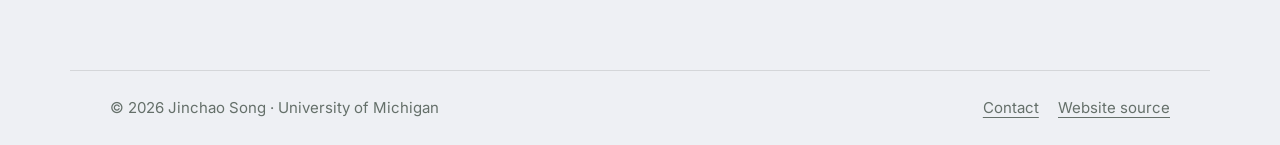
==== commit 60107858: "Show full Nature Cities commentary" ====
--- a/index.html
+++ b/index.html
@@ -37,8 +37,8 @@
 <section class="research-commentary" aria-labelledby="research-commentary-title">
 <h3 id="research-commentary-title" data-en="Selected commentary" data-zh="编辑与专家评价">Selected commentary</h3>
 <div class="research-quotes">
-<figure><p class="eyebrow" data-en="From the editor" data-zh="编辑评价">From the editor</p><blockquote cite="https://www.nature.com/articles/s44284-026-00509-w">“This study stands out for its unprecedented global, building-level resolution…”</blockquote><figcaption><strong>Wei Chen</strong><span>Senior Editor, <cite>Nature Cities</cite></span></figcaption></figure>
-<figure><p class="eyebrow" data-en="Expert opinion" data-zh="专家评价">Expert opinion</p><blockquote cite="https://www.nature.com/articles/s44284-026-00509-w">“…a first step for researchers worldwide to understand material use of global building stocks.”</blockquote><figcaption><strong>Ruidong Chang</strong><span>Adelaide University, Australia</span></figcaption></figure>
+<figure><p class="eyebrow" data-en="From the editor" data-zh="编辑评价">From the editor</p><blockquote cite="https://www.nature.com/articles/s44284-026-00509-w">“This study stands out for its unprecedented global, building-level resolution, providing an open dataset that is invaluable for the urban sustainability community. By revealing how urban form shapes material accumulation and highlighting efficient development pathways, the authors transform building material stock mapping from a static metric into a tool for guiding sustainable urban futures.”</blockquote><figcaption><strong>Wei Chen</strong><span>Senior Editor, <cite>Nature Cities</cite></span></figcaption></figure>
+<figure><p class="eyebrow" data-en="Expert opinion" data-zh="专家评价">Expert opinion</p><blockquote cite="https://www.nature.com/articles/s44284-026-00509-w">“This study has the ambitious goal of estimating the material stock of over 600 million buildings globally, to examine material use in our built environments. It examines the correlations between material stocks and important influencing factors including affluence and urban forms, and produces two scenarios for future material demand to 2050. The research aim is very meaningful, a first step for researchers worldwide to understand material use of global building stocks.”</blockquote><figcaption><strong>Ruidong Chang</strong><span>Adelaide University, Adelaide, South Australia, Australia</span></figcaption></figure>
 </div>
 <p class="commentary-source"><span data-en="Source · " data-zh="来源 · ">Source · </span><a href="https://www.nature.com/articles/s44284-026-00509-w">Nature Cities Research Briefing ↗</a></p>
 </section>
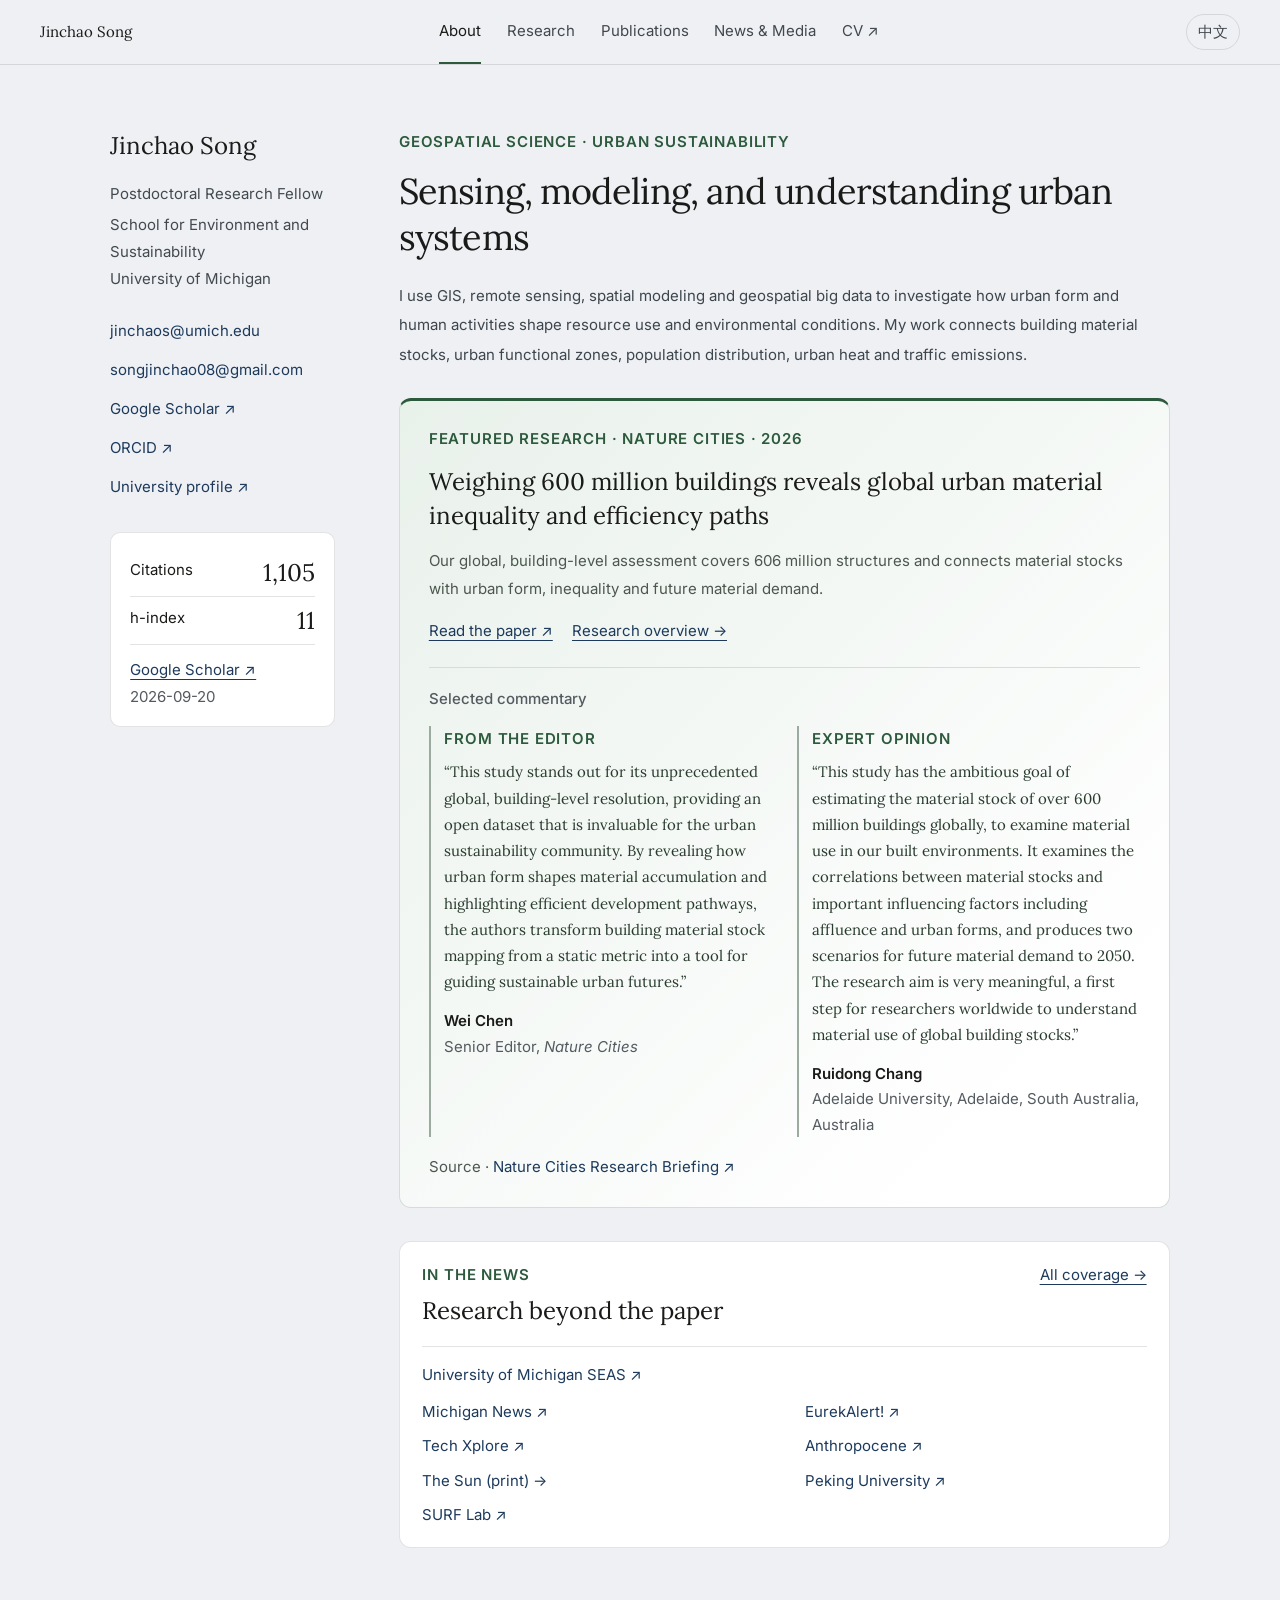
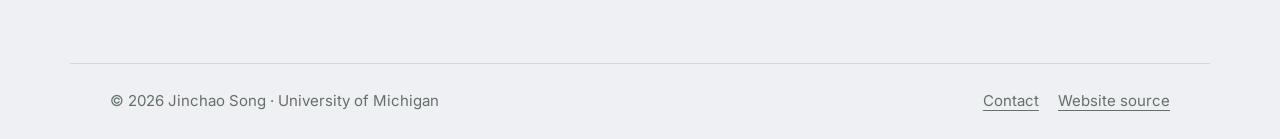
==== commit dc0260b6: "Remove SEAS featured badge" ====
--- a/index.html
+++ b/index.html
@@ -47,7 +47,7 @@
 <div class="home-coverage">
 <div class="coverage-header"><div><p class="eyebrow" data-en="In the news" data-zh="媒体与新闻">In the news</p><h2 data-en="Research beyond the paper" data-zh="论文之外的研究传播">Research beyond the paper</h2></div><a class="all-news-link" href="#press-coverage" data-en="All coverage →" data-zh="全部报道 →">All coverage →</a></div>
 <ul class="coverage-list">
-<li><a class="featured-coverage" href="https://seas.umich.edu/news/weighing-600-million-buildings-help-construct-more-efficient-future"><span>University of Michigan SEAS ↗</span><span class="featured-badge" data-en="Featured on UMich SEAS" data-zh="UMich SEAS 精选报道">Featured on UMich SEAS</span></a></li>
+<li><a href="https://seas.umich.edu/news/weighing-600-million-buildings-help-construct-more-efficient-future">University of Michigan SEAS ↗</a></li>
 <li><a href="https://news.umich.edu/weighing-600-million-buildings-to-help-construct-a-more-efficient-future/">Michigan News ↗</a></li>
 <li><a href="https://www.eurekalert.org/news-releases/1143682">EurekAlert! ↗</a></li>
 <li><a href="https://techxplore.com/news/2026-09-million-efficient-future.html">Tech Xplore ↗</a></li>
@@ -92,7 +92,7 @@
 <header class="section-header"><div><p data-en="Research in focus" data-zh="研究动态" class="eyebrow">Research in focus</p><h1 id="news-title" tabindex="-1" data-en="News, Media &amp; Conferences" data-zh="新闻、媒体与学术会议">News, Media &amp; Conferences</h1></div></header>
 <div class="news-jump-links"><a href="#press-coverage" data-en="Media &amp; research news" data-zh="媒体与研究新闻">Media &amp; research news</a><a href="#conference-grc" data-en="Conference photos" data-zh="会议照片">Conference photos</a></div>
 <div id="press-coverage"><h2 class="subheading" tabindex="-1" data-en="Media &amp; Research News" data-zh="媒体与研究新闻">Media &amp; Research News</h2>
-<div class="news-list"><article class="news-item"><p class="news-date">17 Sep 2026</p><div><div class="news-labels"><span data-en="University news" data-zh="大学新闻" class="eyebrow">University news</span><span class="featured-badge" data-en="Featured on UMich SEAS" data-zh="UMich SEAS 精选报道">Featured on UMich SEAS</span></div><h3>University of Michigan SEAS</h3><p><a href="https://seas.umich.edu/news/weighing-600-million-buildings-help-construct-more-efficient-future" class="">Weighing 600 million buildings to help construct a more efficient future</a></p></div></article><article class="news-item"><p class="news-date">15 Sep 2026</p><div><span data-en="Media coverage" data-zh="媒体报道" class="eyebrow">Media coverage</span><h3>Anthropocene</h3><p><a href="https://www.anthropocenemagazine.org/2026/09/why-less-steel-and-concrete-isnt-the-same-as-more-sustainable/" class="">Why less steel and concrete isn’t the same as more sustainable</a></p></div></article><article class="news-item"><p class="news-date">14 Sep 2026</p><div><span data-en="University news" data-zh="大学新闻" class="eyebrow">University news</span><h3>Michigan News</h3><p><a href="https://news.umich.edu/weighing-600-million-buildings-to-help-construct-a-more-efficient-future/">Weighing 600 million buildings to help construct a more efficient future</a></p></div></article><article class="news-item"><p class="news-date">14 Sep 2026</p><div><span data-en="Lab news" data-zh="实验室新闻" class="eyebrow">Lab news</span><h3>SURF Lab</h3><p><a href="https://surf-lab.earth/f/new-pub" class="">New Pub</a></p></div></article><article class="news-item"><p class="news-date">11 Sep 2026</p><div><span data-en="Research news release" data-zh="研究新闻稿" class="eyebrow">Research news release</span><h3>EurekAlert!</h3><p><a href="https://www.eurekalert.org/news-releases/1143682">Weighing 600 million buildings to help construct a more efficient future</a></p></div></article><article class="news-item"><p class="news-date">11 Sep 2026</p><div><span data-en="External news platform · University of Michigan supplied" data-zh="外部新闻平台 · 密歇根大学供稿" class="eyebrow">External news platform · University of Michigan supplied</span><h3>Tech Xplore</h3><p><a href="https://techxplore.com/news/2026-09-million-efficient-future.html">Weighing 600 million buildings to help construct a more efficient future</a></p></div></article><article class="news-item"><p class="news-date">10 Sep 2026</p><div><span data-en="University news · in Chinese" data-zh="大学新闻 · 中文" class="eyebrow">University news · in Chinese</span><h3>Peking University</h3><p><a href="https://ues.pku.edu.cn/xyxw/75dc41dcbbae4fb2961508c1afae5a6b.htm" class="">Research news on global building material stocks and sustainable urban transitions</a></p></div></article><article class="news-item"><p class="news-date">8 Sep 2026</p><div><span data-en="Research briefing" data-zh="研究简报" class="eyebrow">Research briefing</span><h3>Nature Cities</h3><p><a href="https://doi.org/10.1038/s44284-026-00509-w" class="">Global characterization of building-level weight reveals urban material inequality</a></p></div></article><article class="news-item" id="press-sun"><p class="news-date">2026</p><div><span data-en="Print newspaper coverage" data-zh="纸质报纸报道" class="eyebrow">Print newspaper coverage</span><h3 tabindex="-1">The Sun</h3><p>Weight of the world</p><details class="press-clipping"><summary data-en="View print clipping" data-zh="查看报纸剪报">View print clipping</summary><figure><a href="assets/the-sun-weight-of-the-world-2026.jpg" target="_blank" rel="noopener noreferrer"><img src="assets/the-sun-weight-of-the-world-2026.jpg" alt="The Sun print newspaper clipping titled Weight of the world, reporting on the global building material stock study" loading="lazy"></a><figcaption data-en="The Sun · Print edition · 2026" data-zh="The Sun · 纸质版 · 2026">The Sun · Print edition · 2026</figcaption></figure></details></div></article></div>
+<div class="news-list"><article class="news-item"><p class="news-date">17 Sep 2026</p><div><span data-en="University news" data-zh="大学新闻" class="eyebrow">University news</span><h3>University of Michigan SEAS</h3><p><a href="https://seas.umich.edu/news/weighing-600-million-buildings-help-construct-more-efficient-future" class="">Weighing 600 million buildings to help construct a more efficient future</a></p></div></article><article class="news-item"><p class="news-date">15 Sep 2026</p><div><span data-en="Media coverage" data-zh="媒体报道" class="eyebrow">Media coverage</span><h3>Anthropocene</h3><p><a href="https://www.anthropocenemagazine.org/2026/09/why-less-steel-and-concrete-isnt-the-same-as-more-sustainable/" class="">Why less steel and concrete isn’t the same as more sustainable</a></p></div></article><article class="news-item"><p class="news-date">14 Sep 2026</p><div><span data-en="University news" data-zh="大学新闻" class="eyebrow">University news</span><h3>Michigan News</h3><p><a href="https://news.umich.edu/weighing-600-million-buildings-to-help-construct-a-more-efficient-future/">Weighing 600 million buildings to help construct a more efficient future</a></p></div></article><article class="news-item"><p class="news-date">14 Sep 2026</p><div><span data-en="Lab news" data-zh="实验室新闻" class="eyebrow">Lab news</span><h3>SURF Lab</h3><p><a href="https://surf-lab.earth/f/new-pub" class="">New Pub</a></p></div></article><article class="news-item"><p class="news-date">11 Sep 2026</p><div><span data-en="Research news release" data-zh="研究新闻稿" class="eyebrow">Research news release</span><h3>EurekAlert!</h3><p><a href="https://www.eurekalert.org/news-releases/1143682">Weighing 600 million buildings to help construct a more efficient future</a></p></div></article><article class="news-item"><p class="news-date">11 Sep 2026</p><div><span data-en="External news platform · University of Michigan supplied" data-zh="外部新闻平台 · 密歇根大学供稿" class="eyebrow">External news platform · University of Michigan supplied</span><h3>Tech Xplore</h3><p><a href="https://techxplore.com/news/2026-09-million-efficient-future.html">Weighing 600 million buildings to help construct a more efficient future</a></p></div></article><article class="news-item"><p class="news-date">10 Sep 2026</p><div><span data-en="University news · in Chinese" data-zh="大学新闻 · 中文" class="eyebrow">University news · in Chinese</span><h3>Peking University</h3><p><a href="https://ues.pku.edu.cn/xyxw/75dc41dcbbae4fb2961508c1afae5a6b.htm" class="">Research news on global building material stocks and sustainable urban transitions</a></p></div></article><article class="news-item"><p class="news-date">8 Sep 2026</p><div><span data-en="Research briefing" data-zh="研究简报" class="eyebrow">Research briefing</span><h3>Nature Cities</h3><p><a href="https://doi.org/10.1038/s44284-026-00509-w" class="">Global characterization of building-level weight reveals urban material inequality</a></p></div></article><article class="news-item" id="press-sun"><p class="news-date">2026</p><div><span data-en="Print newspaper coverage" data-zh="纸质报纸报道" class="eyebrow">Print newspaper coverage</span><h3 tabindex="-1">The Sun</h3><p>Weight of the world</p><details class="press-clipping"><summary data-en="View print clipping" data-zh="查看报纸剪报">View print clipping</summary><figure><a href="assets/the-sun-weight-of-the-world-2026.jpg" target="_blank" rel="noopener noreferrer"><img src="assets/the-sun-weight-of-the-world-2026.jpg" alt="The Sun print newspaper clipping titled Weight of the world, reporting on the global building material stock study" loading="lazy"></a><figcaption data-en="The Sun · Print edition · 2026" data-zh="The Sun · 纸质版 · 2026">The Sun · Print edition · 2026</figcaption></figure></details></div></article></div>
 </div>
 <article class="conference-feature" id="conference-grc" aria-labelledby="conference-title">
 <p class="eyebrow" data-en="Conferences &amp; presentations" data-zh="学术会议与报告">Conferences &amp; presentations</p>
--- a/site.css
+++ b/site.css
@@ -17,12 +17,11 @@
 @media(max-width:780px){.nav-links{flex-wrap:wrap;overflow:visible;gap:0 1.15rem}.nav-links a{padding:7px 0}.panel{scroll-margin-top:140px}}
 @media(prefers-reduced-motion:reduce){html{scroll-behavior:auto}*{transition:none!important;animation:none!important}}
 .project-card>img.building-preview{object-position:center top}
-.home-highlights{margin:0 0 2.2rem}.home-coverage{padding:1.25rem 1.4rem;background:#fff;border:1px solid var(--line);border-radius:12px}.coverage-header{display:flex;align-items:center;justify-content:space-between;gap:1rem;margin-bottom:1.15rem}.home-coverage h2{font-size:var(--type-heading);margin:0}.home-coverage .eyebrow{margin-bottom:.4rem}.all-news-link{font-size:var(--type-body);white-space:nowrap}.home-coverage .featured-badge{font-size:var(--type-body)}.coverage-list{list-style:none;margin:0;padding:1rem 0 0;border-top:1px solid var(--line);display:grid;grid-template-columns:repeat(2,minmax(0,1fr));column-gap:2.5rem;row-gap:.65rem;font-size:var(--type-body);line-height:1.6}.coverage-list li{min-width:0}.coverage-list li:first-child{grid-column:1/-1;padding-bottom:.15rem}.coverage-list a{text-decoration:none}.coverage-list .featured-coverage{display:inline-flex;align-items:center;flex-wrap:wrap;gap:.4rem .8rem}
+.home-highlights{margin:0 0 2.2rem}.home-coverage{padding:1.25rem 1.4rem;background:#fff;border:1px solid var(--line);border-radius:12px}.coverage-header{display:flex;align-items:center;justify-content:space-between;gap:1rem;margin-bottom:1.15rem}.home-coverage h2{font-size:var(--type-heading);margin:0}.home-coverage .eyebrow{margin-bottom:.4rem}.all-news-link{font-size:var(--type-body);white-space:nowrap}.coverage-list{list-style:none;margin:0;padding:1rem 0 0;border-top:1px solid var(--line);display:grid;grid-template-columns:repeat(2,minmax(0,1fr));column-gap:2.5rem;row-gap:.65rem;font-size:var(--type-body);line-height:1.6}.coverage-list li{min-width:0}.coverage-list li:first-child{grid-column:1/-1;padding-bottom:.15rem}.coverage-list a{text-decoration:none}
 @media(max-width:600px){.coverage-header{align-items:flex-start;flex-direction:column;gap:.55rem}.coverage-list{grid-template-columns:1fr}.coverage-list li:first-child{grid-column:auto}}
 .news-jump-links{display:flex;gap:1rem 1.5rem;flex-wrap:wrap;font-size:var(--type-body)}.news-jump-links a{text-decoration:none;border-bottom:1px solid #aab9ae;padding-bottom:.2rem}#press-coverage,#press-sun,.conference-feature{scroll-margin-top:90px}.press-clipping{margin-top:1rem}.press-clipping summary{font-size:var(--type-body);cursor:pointer;color:var(--blue);padding:.5rem 0}.press-clipping figure{max-width:420px;margin:1rem 0}.press-clipping img{display:block;max-width:100%;max-height:640px;object-fit:contain;border:1px solid var(--line);border-radius:8px;image-orientation:from-image}.press-clipping figcaption{font-size:var(--type-body);color:var(--muted);margin-top:.5rem}.conference-feature{margin-top:3rem;padding-top:2rem;border-top:1px solid var(--line)}.conference-feature>h2{font-size:var(--type-heading);margin-bottom:.75rem}.conference-date{font-size:var(--type-body);color:var(--muted)}.conference-layout{display:grid;grid-template-columns:minmax(0,1.2fr) minmax(0,1fr);gap:2rem;margin-top:1.5rem;align-items:start}.conference-layout figure{margin:0}.conference-layout img{display:block;width:100%;height:auto;border-radius:12px}.conference-layout figcaption{font-size:var(--type-body);color:var(--muted);margin-top:.65rem}.conference-description{padding:1.5rem;background:white;border:1px solid var(--line);border-radius:12px}.conference-description h3{font-family:Lora,serif;font-size:var(--type-heading);line-height:1.5}.conference-description>p:not(.eyebrow){font-size:var(--type-body);color:var(--muted)}
 @media(max-width:780px){#press-coverage,#press-sun,.conference-feature{scroll-margin-top:140px}.conference-layout{gap:1.2rem}.conference-description{padding:1.1rem}}
 @media(max-width:600px){.conference-layout{grid-template-columns:1fr}.conference-feature>h2{font-size:var(--type-heading)}.conference-layout{gap:1rem}.conference-description h3{font-size:var(--type-heading)}}
-.featured-badge{display:inline-block;padding:.2rem .55rem;border:1px solid #e1cb7f;border-radius:5px;background:#fff2bc;color:#59450d;font-size:var(--type-body);font-weight:600;line-height:1.5;letter-spacing:0}.news-labels{display:flex;align-items:center;gap:.5rem .8rem;flex-wrap:wrap;margin-bottom:.65rem}.news-item .news-labels .eyebrow{margin-bottom:0}
 #research-commentary-title{scroll-margin-top:90px}.research-commentary{margin-top:1.4rem;padding-top:1.15rem;border-top:1px solid #d4ded6}.research-commentary>h3{font-family:Inter,sans-serif;font-size:var(--type-body);color:var(--muted);margin-bottom:1rem}.research-quotes{display:grid;grid-template-columns:repeat(2,minmax(0,1fr));gap:1.5rem}.research-quotes figure{margin:0;padding-left:.85rem;border-left:2px solid #9bab9f}.research-quotes .eyebrow{font-size:var(--type-body);margin-bottom:.5rem}.research-quotes blockquote{margin:0 0 .65rem;font:400 var(--type-body)/1.65 Lora,Georgia,serif;color:#283b2e}.research-quotes figcaption{font-size:var(--type-body);line-height:1.7;color:var(--muted)}.research-quotes figcaption strong,.research-quotes figcaption span{display:block}.research-quotes figcaption strong{color:var(--text)}.featured-paper .commentary-source{font-size:var(--type-body);margin:1rem 0 0;line-height:1.7}.commentary-source a{text-decoration:none}
 @media(max-width:780px){#research-commentary-title{scroll-margin-top:140px}}
 @media(max-width:600px){.research-quotes{grid-template-columns:1fr;gap:1.15rem}}
--- a/typography.css
+++ b/typography.css
@@ -12,7 +12,6 @@
 .research-quotes blockquote { line-height: 1.75; }
 .research-quotes figcaption { margin-top: .8rem; }
 .coverage-header { align-items: flex-start; flex-wrap: wrap; }
-.featured-badge { white-space: normal; }
 .study-stats dt { white-space: normal; }
 
 @media (max-width: 780px) {
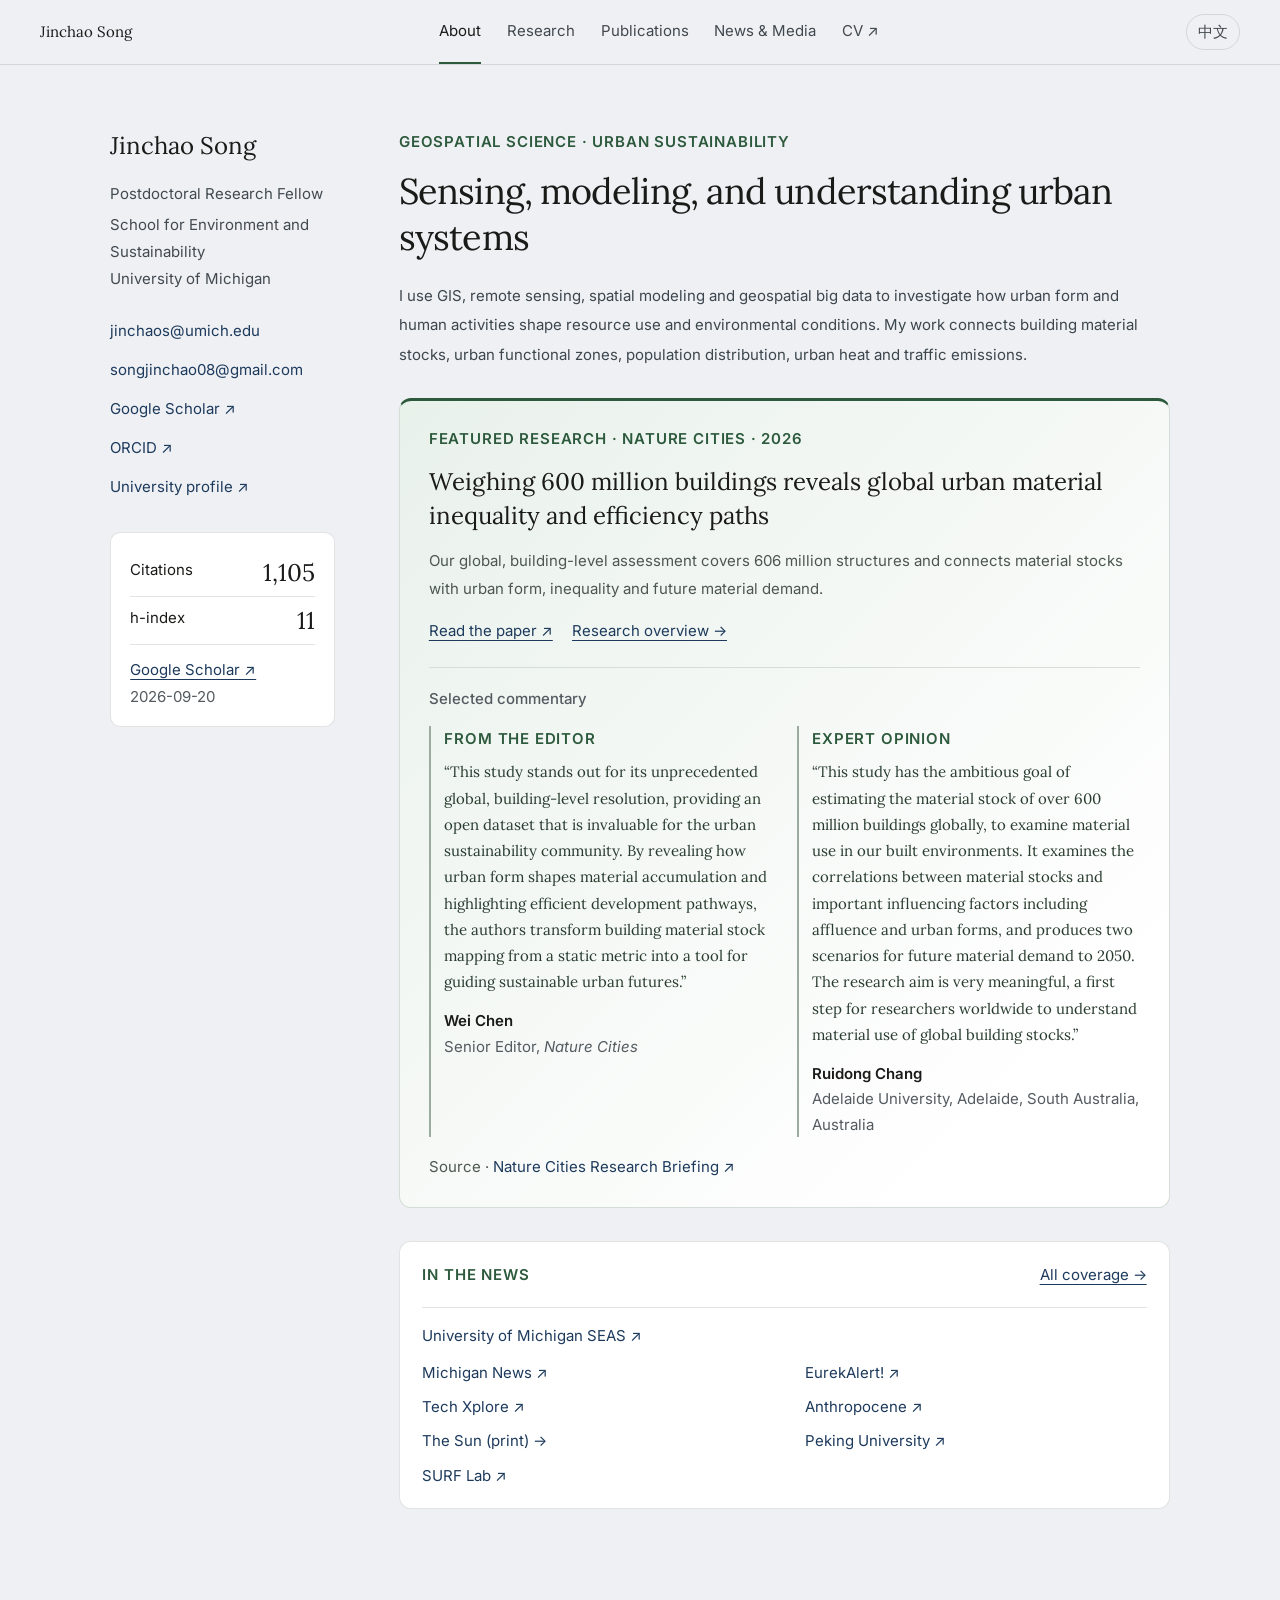
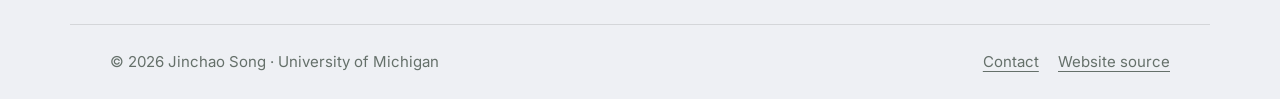
==== commit 6dbcb8e2: "Simplify homepage news heading" ====
--- a/index.html
+++ b/index.html
@@ -45,7 +45,7 @@
 </article>
 <div class="home-highlights" aria-label="Media highlights">
 <div class="home-coverage">
-<div class="coverage-header"><div><p class="eyebrow" data-en="In the news" data-zh="媒体与新闻">In the news</p><h2 data-en="Research beyond the paper" data-zh="论文之外的研究传播">Research beyond the paper</h2></div><a class="all-news-link" href="#press-coverage" data-en="All coverage →" data-zh="全部报道 →">All coverage →</a></div>
+<div class="coverage-header"><p class="eyebrow" data-en="In the news" data-zh="媒体与新闻">In the news</p><a class="all-news-link" href="#press-coverage" data-en="All coverage →" data-zh="全部报道 →">All coverage →</a></div>
 <ul class="coverage-list">
 <li><a href="https://seas.umich.edu/news/weighing-600-million-buildings-help-construct-more-efficient-future">University of Michigan SEAS ↗</a></li>
 <li><a href="https://news.umich.edu/weighing-600-million-buildings-to-help-construct-a-more-efficient-future/">Michigan News ↗</a></li>
--- a/site.css
+++ b/site.css
@@ -17,7 +17,7 @@
 @media(max-width:780px){.nav-links{flex-wrap:wrap;overflow:visible;gap:0 1.15rem}.nav-links a{padding:7px 0}.panel{scroll-margin-top:140px}}
 @media(prefers-reduced-motion:reduce){html{scroll-behavior:auto}*{transition:none!important;animation:none!important}}
 .project-card>img.building-preview{object-position:center top}
-.home-highlights{margin:0 0 2.2rem}.home-coverage{padding:1.25rem 1.4rem;background:#fff;border:1px solid var(--line);border-radius:12px}.coverage-header{display:flex;align-items:center;justify-content:space-between;gap:1rem;margin-bottom:1.15rem}.home-coverage h2{font-size:var(--type-heading);margin:0}.home-coverage .eyebrow{margin-bottom:.4rem}.all-news-link{font-size:var(--type-body);white-space:nowrap}.coverage-list{list-style:none;margin:0;padding:1rem 0 0;border-top:1px solid var(--line);display:grid;grid-template-columns:repeat(2,minmax(0,1fr));column-gap:2.5rem;row-gap:.65rem;font-size:var(--type-body);line-height:1.6}.coverage-list li{min-width:0}.coverage-list li:first-child{grid-column:1/-1;padding-bottom:.15rem}.coverage-list a{text-decoration:none}
+.home-highlights{margin:0 0 2.2rem}.home-coverage{padding:1.25rem 1.4rem;background:#fff;border:1px solid var(--line);border-radius:12px}.coverage-header{display:flex;align-items:center;justify-content:space-between;gap:1rem;margin-bottom:1.15rem}.home-coverage .eyebrow{margin-bottom:0}.all-news-link{font-size:var(--type-body);white-space:nowrap}.coverage-list{list-style:none;margin:0;padding:1rem 0 0;border-top:1px solid var(--line);display:grid;grid-template-columns:repeat(2,minmax(0,1fr));column-gap:2.5rem;row-gap:.65rem;font-size:var(--type-body);line-height:1.6}.coverage-list li{min-width:0}.coverage-list li:first-child{grid-column:1/-1;padding-bottom:.15rem}.coverage-list a{text-decoration:none}
 @media(max-width:600px){.coverage-header{align-items:flex-start;flex-direction:column;gap:.55rem}.coverage-list{grid-template-columns:1fr}.coverage-list li:first-child{grid-column:auto}}
 .news-jump-links{display:flex;gap:1rem 1.5rem;flex-wrap:wrap;font-size:var(--type-body)}.news-jump-links a{text-decoration:none;border-bottom:1px solid #aab9ae;padding-bottom:.2rem}#press-coverage,#press-sun,.conference-feature{scroll-margin-top:90px}.press-clipping{margin-top:1rem}.press-clipping summary{font-size:var(--type-body);cursor:pointer;color:var(--blue);padding:.5rem 0}.press-clipping figure{max-width:420px;margin:1rem 0}.press-clipping img{display:block;max-width:100%;max-height:640px;object-fit:contain;border:1px solid var(--line);border-radius:8px;image-orientation:from-image}.press-clipping figcaption{font-size:var(--type-body);color:var(--muted);margin-top:.5rem}.conference-feature{margin-top:3rem;padding-top:2rem;border-top:1px solid var(--line)}.conference-feature>h2{font-size:var(--type-heading);margin-bottom:.75rem}.conference-date{font-size:var(--type-body);color:var(--muted)}.conference-layout{display:grid;grid-template-columns:minmax(0,1.2fr) minmax(0,1fr);gap:2rem;margin-top:1.5rem;align-items:start}.conference-layout figure{margin:0}.conference-layout img{display:block;width:100%;height:auto;border-radius:12px}.conference-layout figcaption{font-size:var(--type-body);color:var(--muted);margin-top:.65rem}.conference-description{padding:1.5rem;background:white;border:1px solid var(--line);border-radius:12px}.conference-description h3{font-family:Lora,serif;font-size:var(--type-heading);line-height:1.5}.conference-description>p:not(.eyebrow){font-size:var(--type-body);color:var(--muted)}
 @media(max-width:780px){#press-coverage,#press-sun,.conference-feature{scroll-margin-top:140px}.conference-layout{gap:1.2rem}.conference-description{padding:1.1rem}}
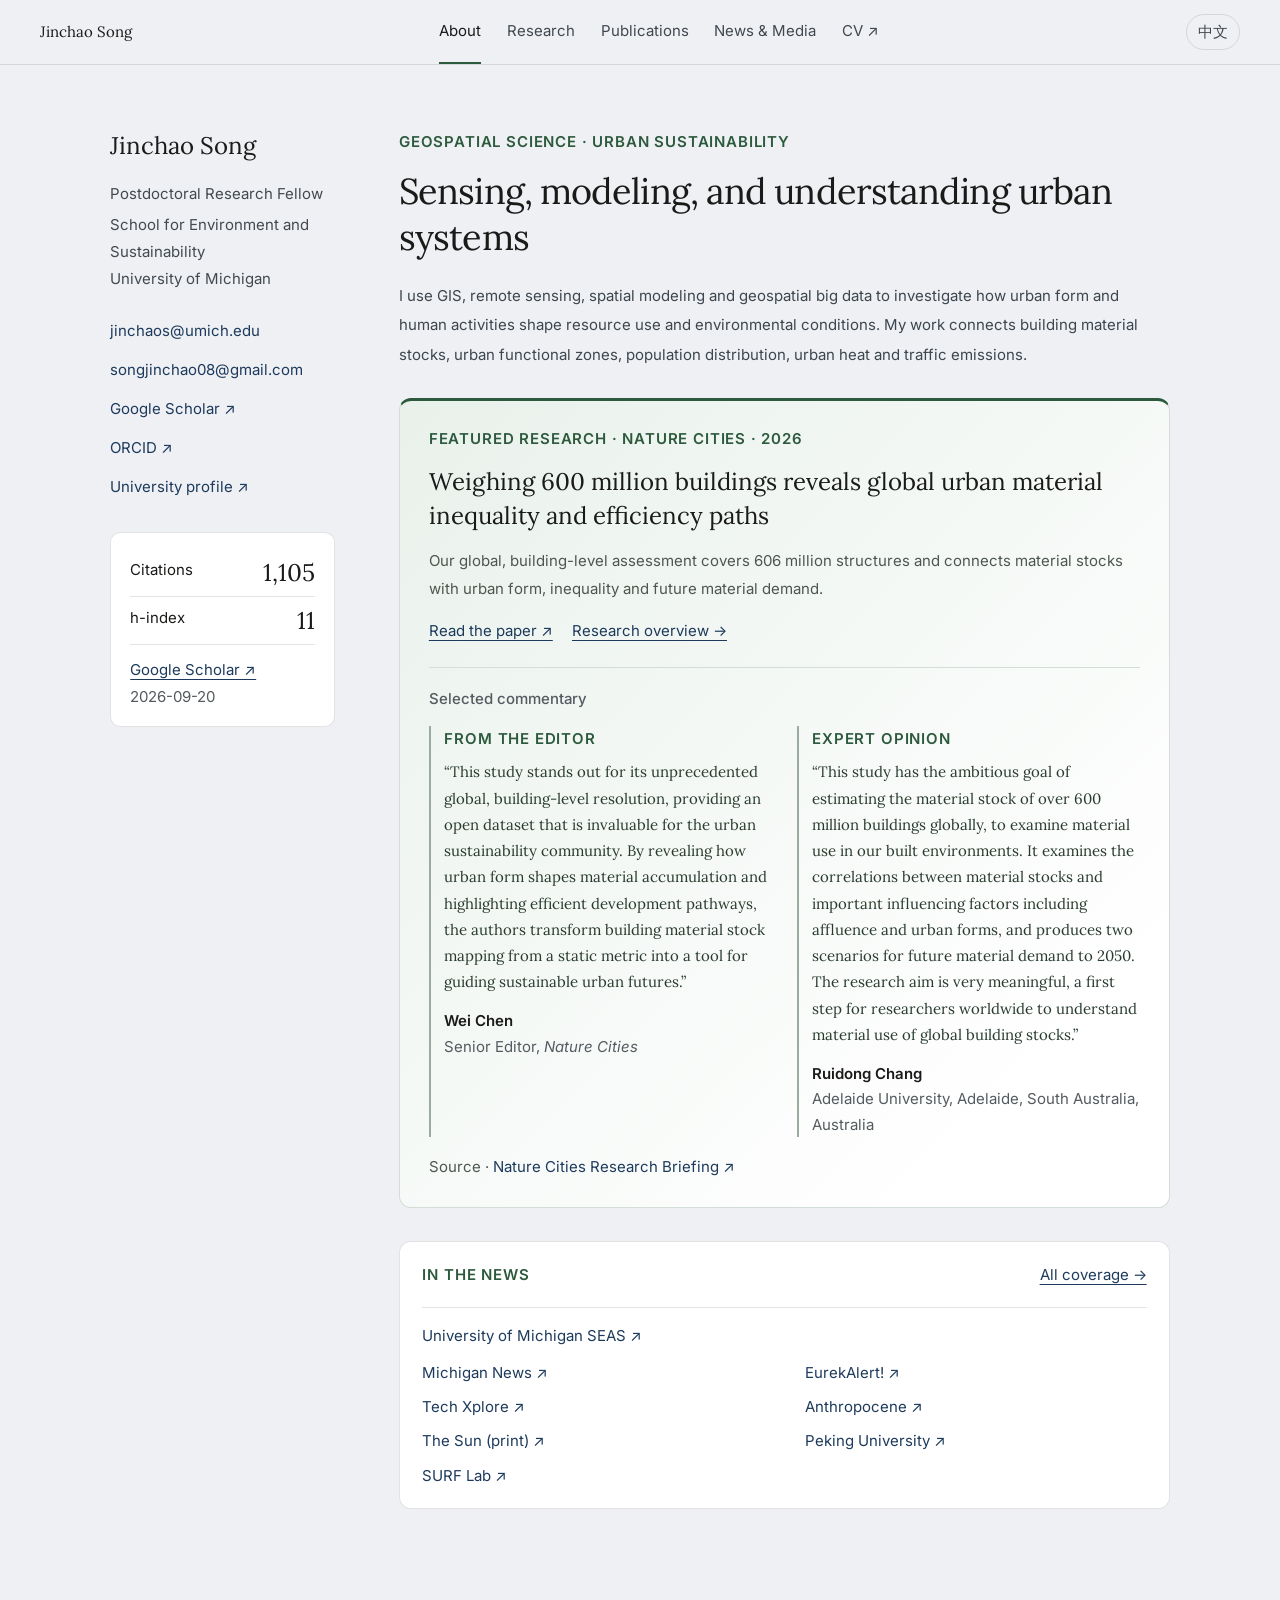
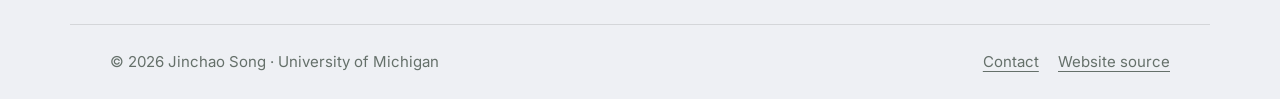
==== commit 5a566a7d: "Align coverage link arrows" ====
--- a/index.html
+++ b/index.html
@@ -52,7 +52,7 @@
 <li><a href="https://www.eurekalert.org/news-releases/1143682">EurekAlert! ↗</a></li>
 <li><a href="https://techxplore.com/news/2026-09-million-efficient-future.html">Tech Xplore ↗</a></li>
 <li><a href="https://www.anthropocenemagazine.org/2026/09/why-less-steel-and-concrete-isnt-the-same-as-more-sustainable/">Anthropocene ↗</a></li>
-<li><a href="#press-sun">The Sun <span data-en="(print)" data-zh="（纸质版）">(print)</span> →</a></li>
+<li><a href="#press-sun">The Sun <span data-en="(print)" data-zh="（纸质版）">(print)</span> ↗</a></li>
 <li><a href="https://ues.pku.edu.cn/xyxw/75dc41dcbbae4fb2961508c1afae5a6b.htm">Peking University ↗</a></li>
 <li><a href="https://surf-lab.earth/f/new-pub">SURF Lab ↗</a></li>
 </ul></div>
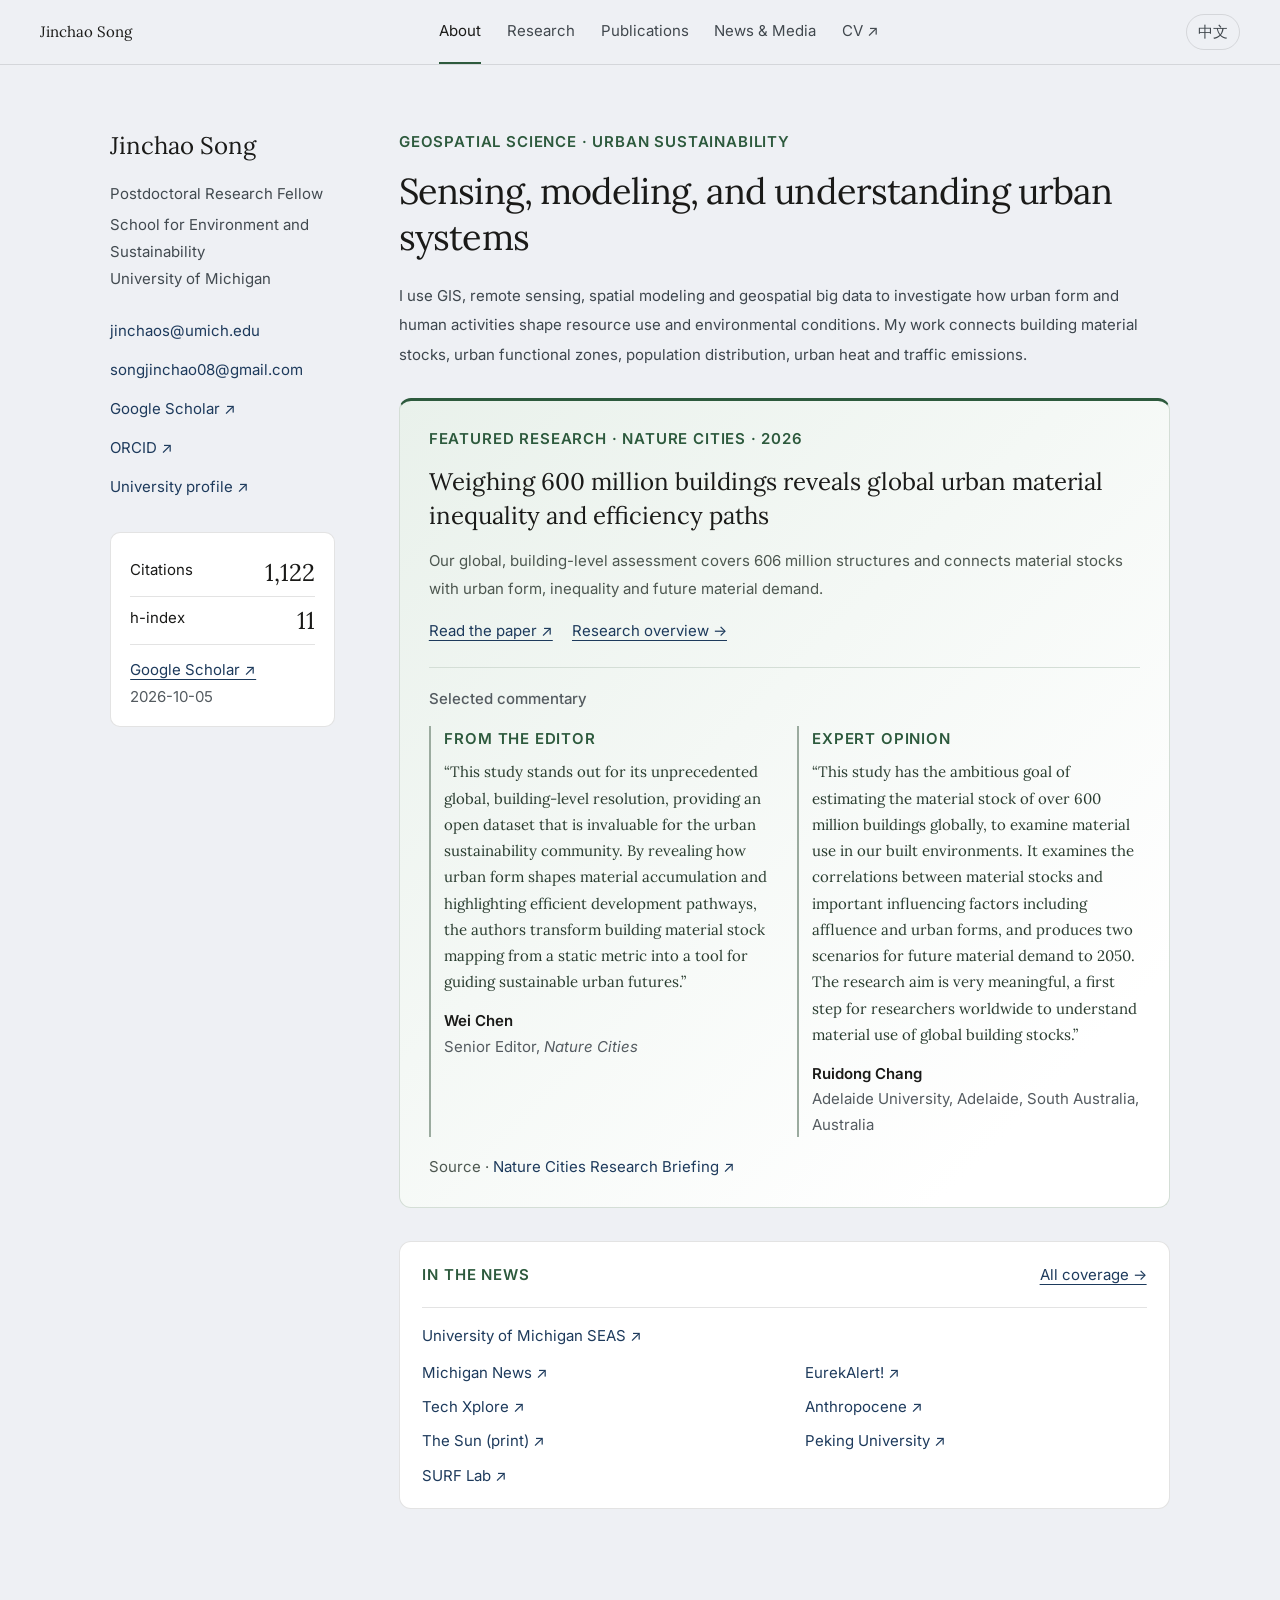
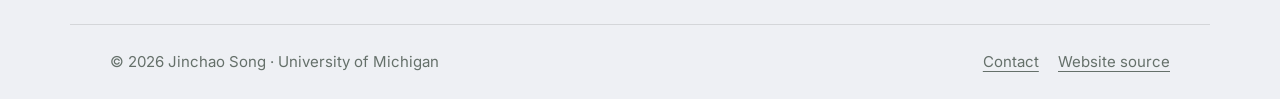
==== commit 5f0a5591: "Update CV with October 10 revisions" ====
--- a/index.html
+++ b/index.html
@@ -11,7 +11,7 @@
 <link rel="stylesheet" href="typography.css">
 </head><body>
 <a class="skip-link" href="#main">Skip to content</a>
-<nav aria-label="Main navigation"><a class="nav-logo" href="#about">Jinchao Song</a><ul class="nav-links"><li><a href="#about" data-panel="about"><span data-en="About" data-zh="关于" >About</span></a></li><li><a href="#research" data-panel="research"><span data-en="Research" data-zh="研究" >Research</span></a></li><li><a href="#publications" data-panel="publications"><span data-en="Publications" data-zh="论文" >Publications</span></a></li><li><a href="#news" data-panel="news"><span data-en="News &amp; Media" data-zh="新闻与媒体" >News &amp; Media</span></a></li><li><a href="assets/Jinchao_Song_CV.pdf" class="">CV ↗</a></li></ul><button class="lang-toggle" id="langBtn" type="button" aria-label="Switch to Chinese">中文</button></nav>
+<nav aria-label="Main navigation"><a class="nav-logo" href="#about">Jinchao Song</a><ul class="nav-links"><li><a href="#about" data-panel="about"><span data-en="About" data-zh="关于" >About</span></a></li><li><a href="#research" data-panel="research"><span data-en="Research" data-zh="研究" >Research</span></a></li><li><a href="#publications" data-panel="publications"><span data-en="Publications" data-zh="论文" >Publications</span></a></li><li><a href="#news" data-panel="news"><span data-en="News &amp; Media" data-zh="新闻与媒体" >News &amp; Media</span></a></li><li><a href="assets/Jinchao_Song_CV.pdf?v=20261010" class="">CV ↗</a></li></ul><button class="lang-toggle" id="langBtn" type="button" aria-label="Switch to Chinese">中文</button></nav>
 <main id="main">
 <section class="panel" id="about" aria-labelledby="about-title">
 <div class="about-grid"><aside class="profile">
